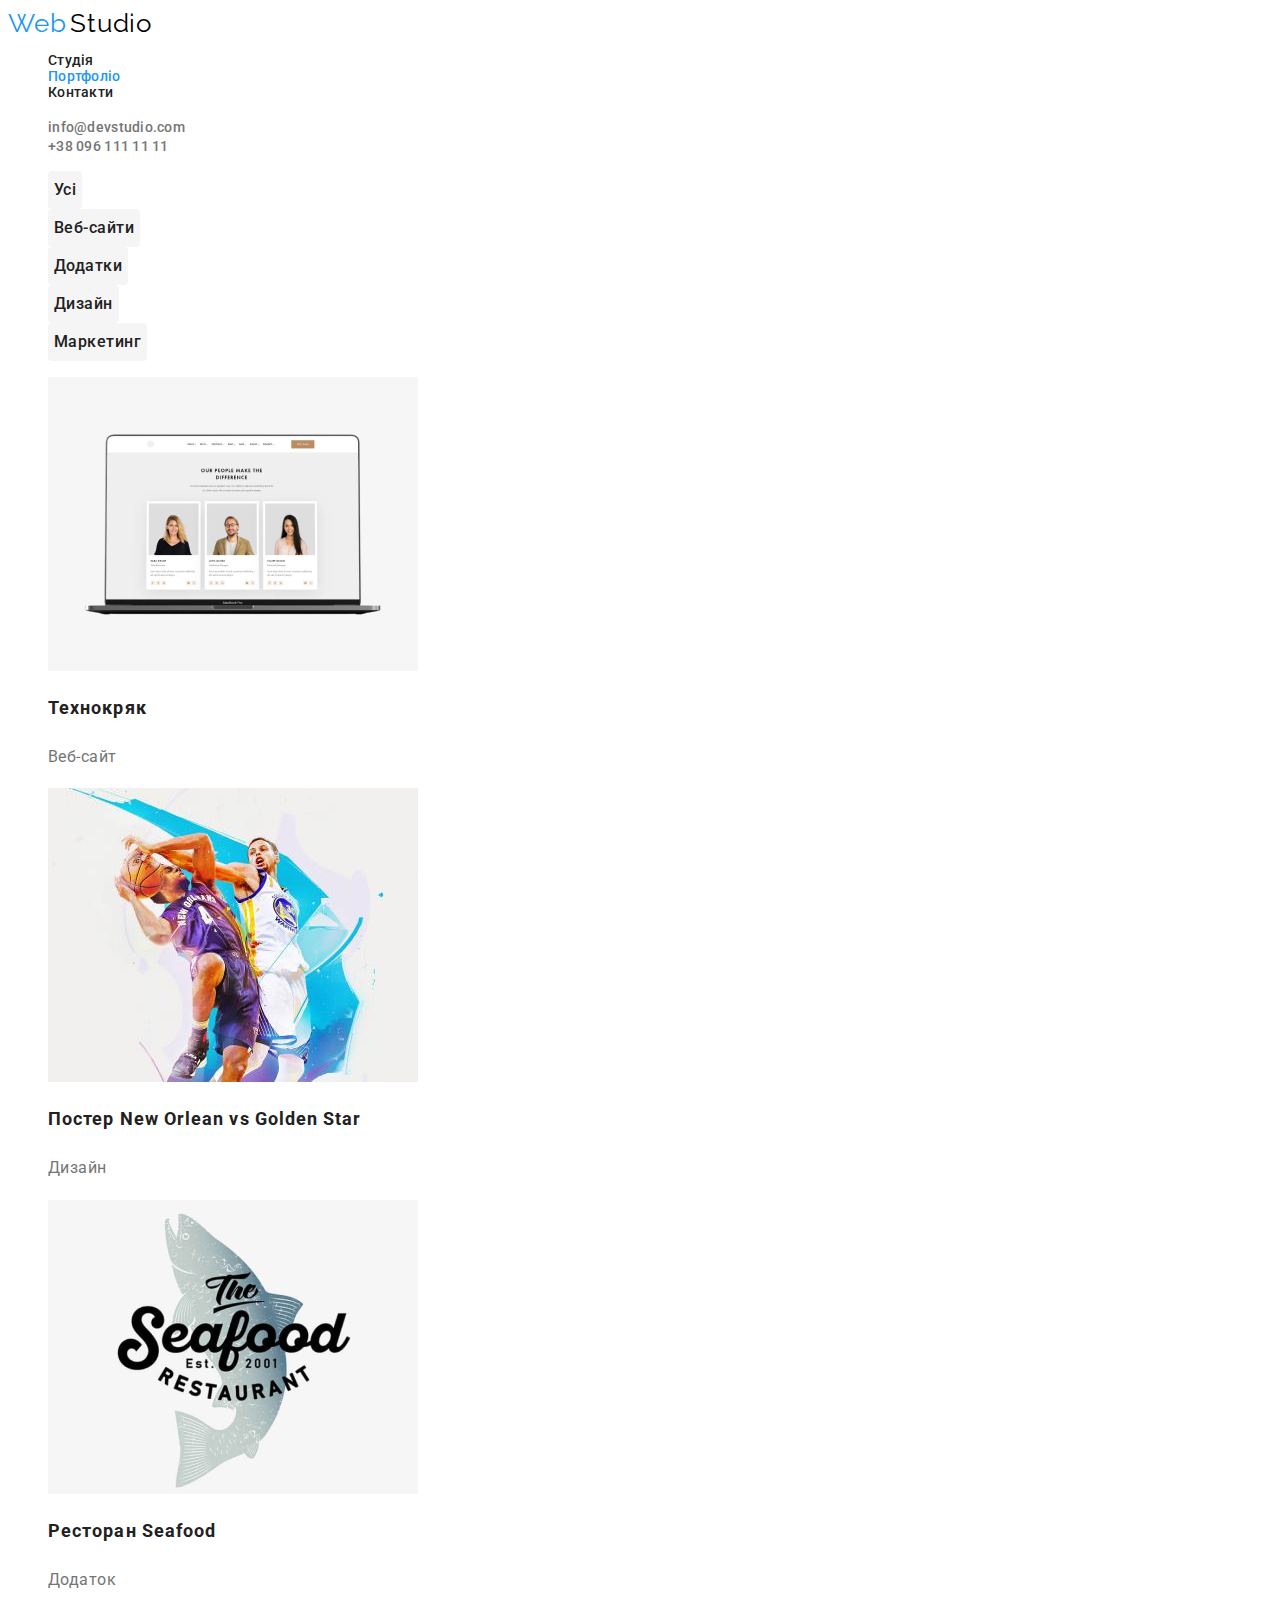
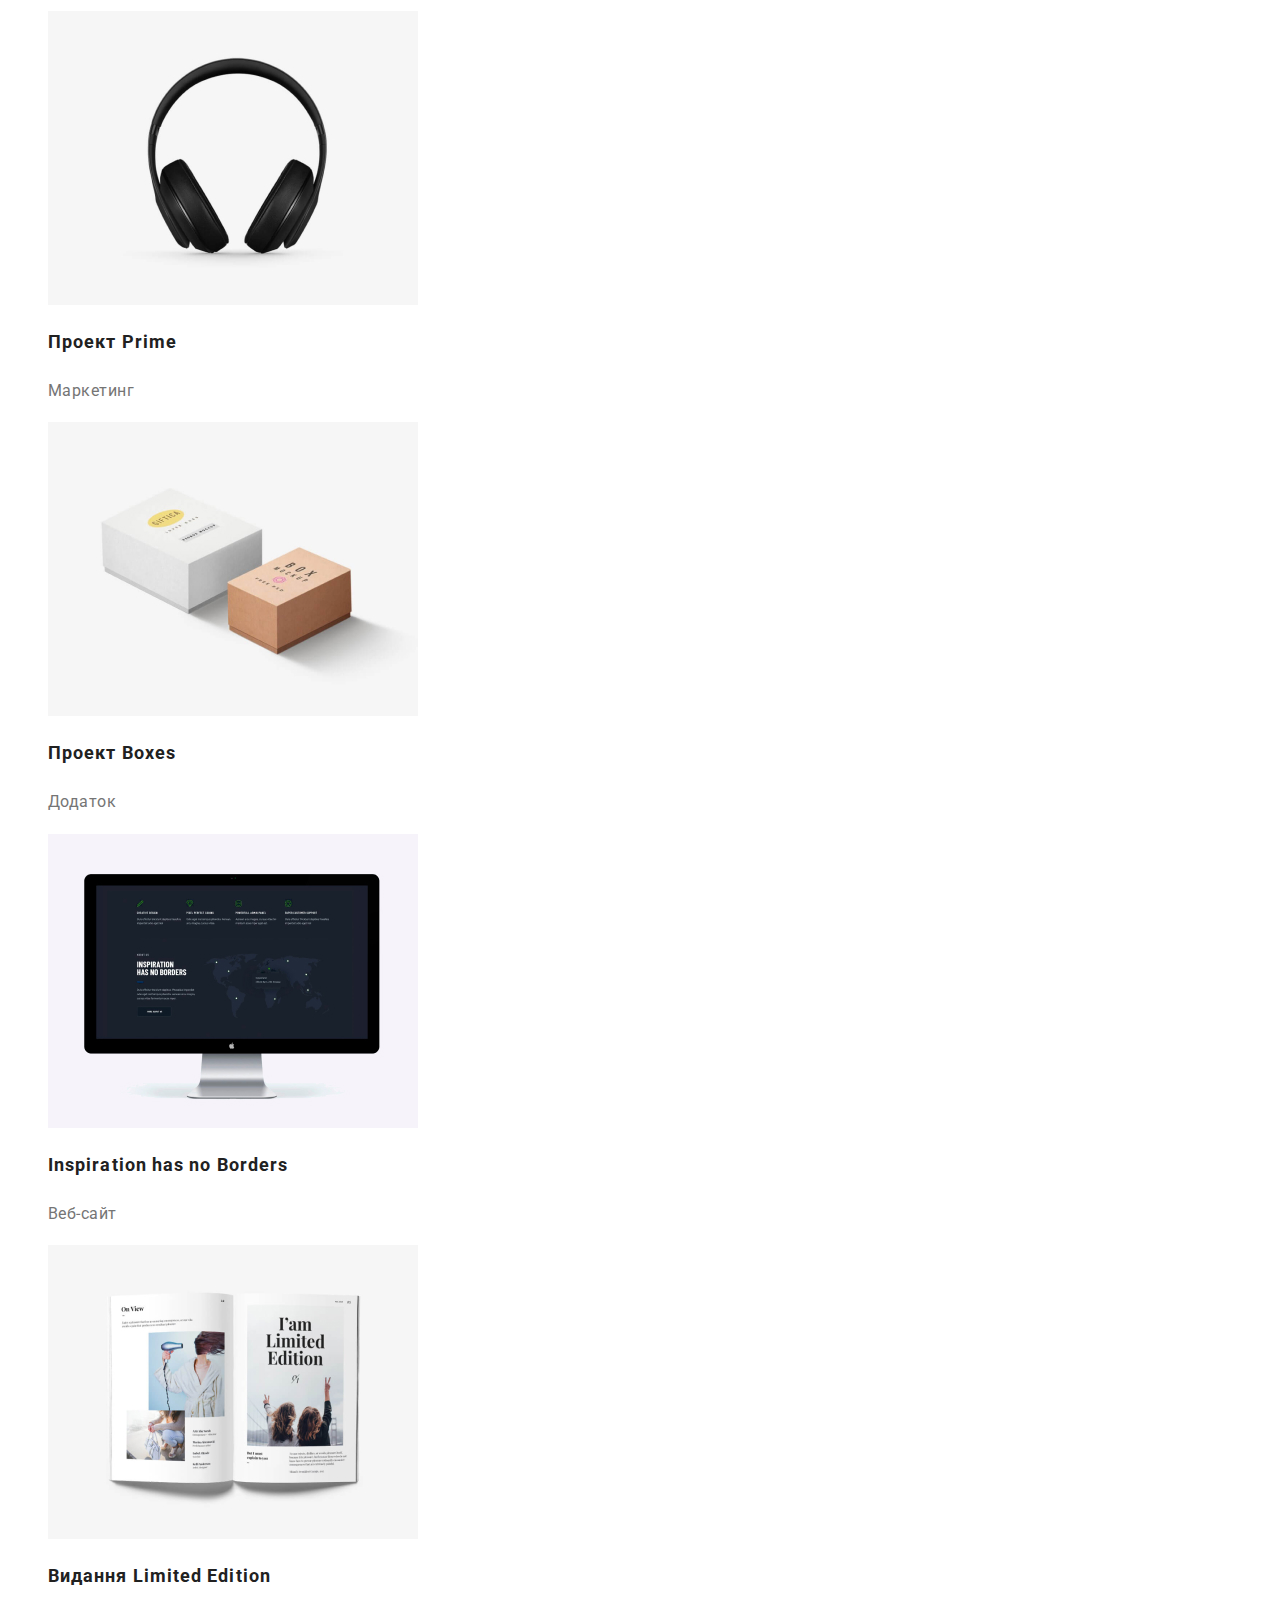
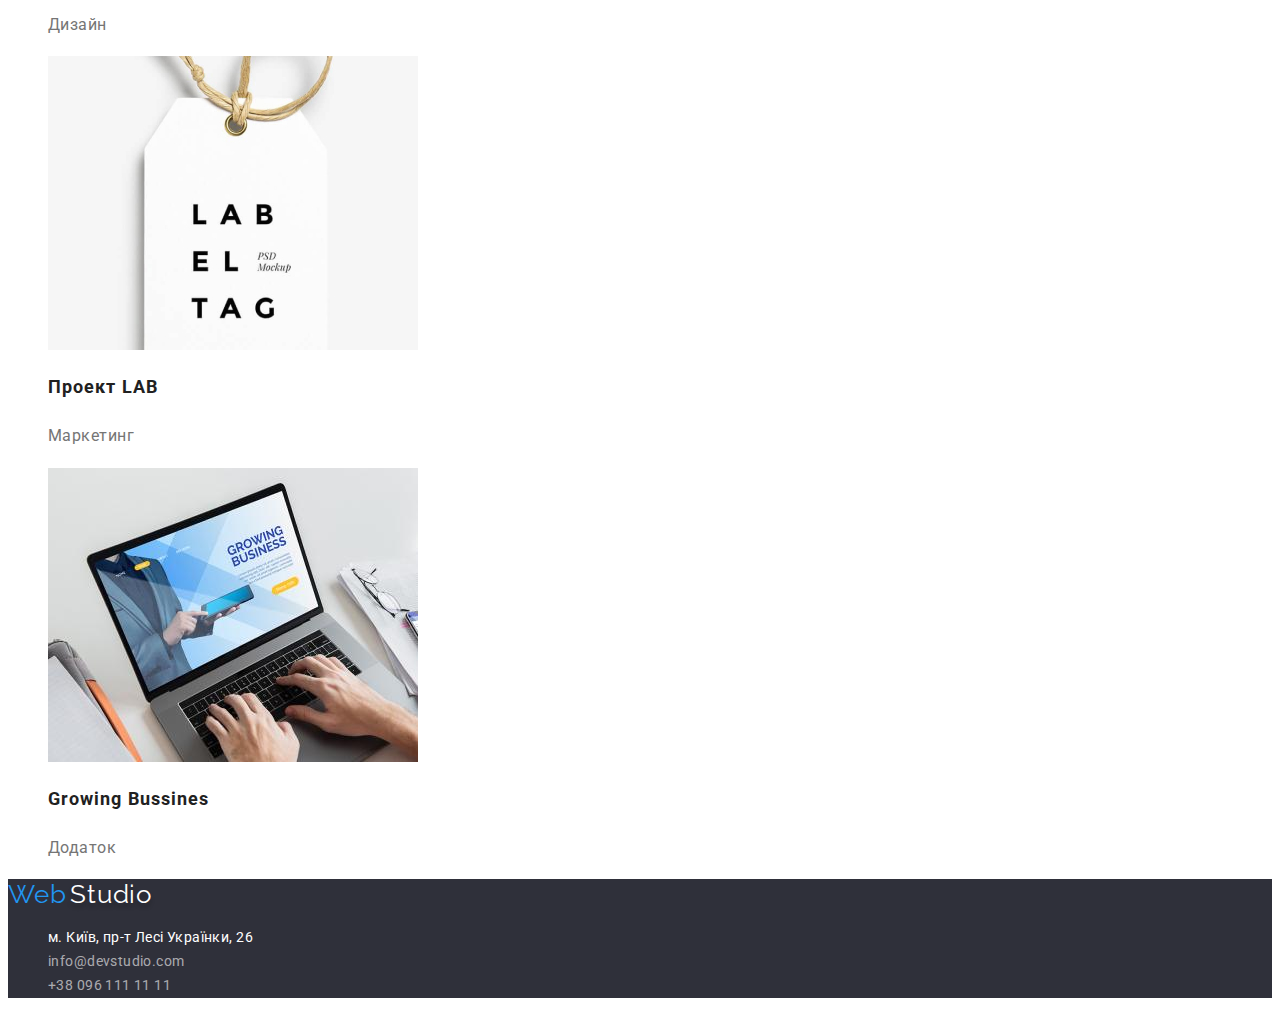
==== portfolio.html @ c1dc8791 "HW-02-copy" ====
<!DOCTYPE html>
<html lang="uk">
	<head>
		<meta charset="UTF-8">
		<meta http-equiv="X-UA-Compatible" content="IE=edge">
		<meta name="viewport" content="width=device-width, initial-scale=1.0">
		<link rel="stylesheet" href="./styles/styles.css">
		<link rel="preconnect" href="https://fonts.googleapis.com">
		<link rel="preconnect" href="https://fonts.gstatic.com" crossorigin>
		<link
			href="https://fonts.googleapis.com/css2?family=Raleway:wght@700&family=Roboto:wght@400;500;700;900&display=swap"
			rel="stylesheet">
		<title>WebStudio</title>
	</head>
	<body>
			<!-- Верхня лінія -->
		<header class="topline">
			<a href="./index.html" class="logo link">
				<span class="accent-logo">Web</span>
				<span class="header-logo">Studio</span>
			</a>
			<nav>
				<ul class="navigation list">
					<li><a href="./index.html" class="link">Студія</a></li>
					<li><a href="./portfolio.html" class="link current">Портфоліо</a></li>
					<li><a href="#" class="link">Контакти</a></li>
				</ul>
			</nav>
			<!-- Контакти -->
			<ul class="list">
				<li><a href="mailto:info@devstudio.com" class="header-mail link">info@devstudio.com</a></li>
				<li><a href="tel:+380961111111" class="header-phone link">+38 096 111 11 11</a></li>
			</ul>
		</header>
		<main>
			<!-- Портфоліо -->
			<section>
                <!-- Заголовок прихований -->
				<h1 class="visually-hidden">Портфоліо</h1>
			<!-- Фільтр -->
                <ul class="list">
                    <li ><button class="button">Усі</button></li>
                    <li ><button class="button">Веб-сайти</button></li>
                    <li ><button class="button">Додатки</button></li>
                    <li ><button class="button">Дизайн</button></li>
                    <li ><button class="button">Маркетинг</button></li>
                </ul>
            <!-- Картки проектів -->
            <ul class="cards-list list">
                <li>
                    <a href="#" class="link">
                        <img src="./img/projects/pr-1.jpeg" alt="сайт технокряк на екрані макбуку" width="370" height="294">
                        <h2 class="portfolio-item">Технокряк</h2>
                        <p class="portfolio-item-type">Веб-сайт</p>
                    </a>
                </li>
                <li>
                    <a href="#" class="link">
                        <img src="./img/projects/pr-2.jpeg" alt="постер дуель баскетболістів" width="370" height="294">
                        <h2 class="portfolio-item">Постер New Orlean vs Golden Star</h2>
                        <p class="portfolio-item-type">Дизайн</p>
                    </a>
                </li>
                <li>
                    <a href="#" class="link">
                        <img src="./img/projects/pr-3.jpeg" alt="логотип ресторану" width="370" height="294">
                        <h2 class="portfolio-item">Ресторан Seafood</h2>
                        <p class="portfolio-item-type">Додаток</p>
                    </a>
                </li>
                <li>
                    <a href="#" class="link">
                        <img src="./img/projects/pr-4.jpeg" alt="чорні моніторні навушники" width="370" height="294">
                        <h2 class="portfolio-item">Проект Prime</h2>
                        <p class="portfolio-item-type">Маркетинг</p>
                    </a>
                </li>
                <li>
                    <a href="#" class="link">
                        <img src="./img/projects/pr-5.jpeg" alt="дві картонні коробки" width="370" height="294">
                        <h2 class="portfolio-item">Проект Boxes</h2>
                        <p class="portfolio-item-type">Додаток</p>
                    </a>
                </li>
                <li>
                    <a href="#" class="link">
                        <img src="./img/projects/pr-6.jpeg" alt="веб-сайт на екрані аймака" width="370" height="294">
                        <h2 class="portfolio-item">Inspiration has no Borders</h2>
                        <p class="portfolio-item-type">Веб-сайт</p>
                    </a>
                </li>
                <li>
                    <a href="#" class="link">
                        <img src="./img/projects/pr-7.jpeg" alt="розворот журналу" width="370" height="294">
                        <h2 class="portfolio-item">Видання Limited Edition</h2>
                        <p class="portfolio-item-type">Дизайн</p>
                    </a>
                </li>
                <li>
                    <a href="#" class="link">
                        <img src="./img/projects/pr-8.jpeg" alt="дизайн ярлика з логотипом" width="370" height="294">
                        <h2 class="portfolio-item">Проект LAB</h2>
                        <p class="portfolio-item-type">Маркетинг</p>
                    </a>
                </li>
                <li>
                    <a href="#" class="link">
                        <img src="./img/projects/pr-9.jpeg" alt="веб-сайт на еркані макбука" width="370" height="294">
                        <h2 class="portfolio-item">Growing Bussines</h2>
                        <p class="portfolio-item-type">Додаток</p>
                    </a>
                </li>
            </ul>
			</section>
		</main>

		<!-- Підвал -->
		<footer class="footer">
			<a href="./index.html" class="link">
				<span class="accent-logo">Web</span>
				<span class="footer-logo">Studio</span>
			</a>
			<address>
				<ul class="address-list list">
					<li>
						<a
							href="https://goo.gl/maps/VXcRh9cTKy1x3ezA7"
							class="map-link link"
							target="blank"
							rel="noopener noreferrer nofollow"
						>
							м. Київ, пр-т Лесі Українки, 26
						</a>
					</li>
					<li><a href="mailto:info@devstudio.com" class="footer-link link">info@devstudio.com</a></li>
					<li><a href="tel:+380961111111" class="footer-link link">+38 096 111 11 11</a></li>
				</ul>
			</address>
		</footer>
    </body>
</html>
---- styles/styles.css ----
/* Загальні стилі */

:root {
	--main-bg-color: #F5F5F5;
	--accent-bg-color: #2f303a;
	--main-text-color: #757575;
	--accent-text-color:#FFFFFF;
	--secondary-text-color: #000000;
	--accent-color: #2196f3;
	--order-button-bg-color: #188CE8;
	--header-button-text-color: #212121;
	--footer-link-color: #ffffff99;
}

body {
	font-family: "Roboto", sans-serif;
	color: var(--main-text-color);
}

.link {
	text-decoration: none;
	color: var(--header-button-text-color);
}

.link:hover,
.link:focus,
.link:active {
	color: var(--accent-color);
	transition: 300ms linear;
}

.current {
	color: var(--accent-color);
}

.list {
	list-style: none;
}

/* перша частина лого */

.accent-logo {
	font-family: "Raleway", sans-serif;
	font-size: 26px;
	line-height: 1.2;
	letter-spacing: 0.03em;
	color: var(--accent-color);
}

.section-header {
	font-size: 36px;
	line-height: 1.2;
	text-align: center;
	letter-spacing: 0.03em;
	color: var(--header-button-text-color);
}

/* Верхня лінія */

.topline {
	background-color: var(--topline-bg-color);
}

.navigation {
	list-style: none;
	font-weight: 500;
	font-size: 14px;
	line-height: 1.14;
	letter-spacing: 0.02em;
	color: var(--header-button-text-color);
}

.header-logo {
	font-family: "Raleway", sans-serif;
	font-size: 26px;
	line-height: 1.2;
	letter-spacing: 0.03em;
	color: var(--secondary-text-color);
}

.header-phone,
.header-mail {
	font-weight: 500;
	font-size: 14px;
	line-height: 1.14;
	letter-spacing: 0.02em;
	color: var(--main-text-color);
}

/* Підвал */

.footer {
	background-color: var(--accent-bg-color);
}

.footer-logo {
	font-family: "Raleway";
	font-size: 26px;
	line-height: 1.2;
	letter-spacing: 0.03em;
	color: var(--accent-text-color);
	text-shadow: 0px 4px 4px rgba(0, 0, 0, 0.25);
}

.address-list {
	margin-left: 0px;
	font-style: normal;
}

.map-link,
.footer-link {
	font-size: 14px;
	line-height: 1.7;
	letter-spacing: 0.03em;
}

.map-link {
	color: var(--accent-text-color);
}

.footer-link {
	color: var(--footer-link-color);
}

/* Студія */

.hero {
	background-color: var(--accent-bg-color);
}

.hero-header {
	font-weight: 900;
	font-size: 44px;
	line-height: 1.4;
	text-align: center;
	letter-spacing: 0.06em;
	text-transform: uppercase;
	color: var(--accent-text-color);
}

.order-button {
	font-family: inherit;
	font-weight: 700
	font-size: 16px;
	line-height: 1.9;
	letter-spacing: 0.06em;
	border-radius: 4px;
	border: none;
	cursor: pointer;
	color: var(--accent-text-color);
	background-color: var(--accent-color);
	box-shadow: 0px 4px 4px rgba(0, 0, 0, 0.15);
}

.order-button:active,
.order-button:focus,
.order-button:hover {
	
	background-color: var(--order-button-bg-color);
}


.visually-hidden {
	position: fixed;
	transform: scale(0);
}

.features-list-header {
	list-style: none;
	font-size: 14px;
	line-height: 1.14;
	letter-spacing: 0.03em;
	text-transform: uppercase;
	color: var(--secondary-text-color);
}

.features-list-text {
	font-size: 14px;
	line-height: 1.7;
	letter-spacing: 0.03em;
	color: var(--main-text-color);
}

.activity-list {
	list-style: none;
}

.team {
	background-color: var(--main-bg-color);
}

.team-list {
	list-style: none;
}

.teammate-name {
	font-weight: 500;
	font-size: 16px;
	line-height: 1.2;
	text-align: center;
	letter-spacing: 0.03em;
	color: var(--header-button-text-color);
}

.teammate-positiom {
	font-size: 16px;
	line-height: 1.19;
	text-align: center;
	letter-spacing: 0.03em;
	color: var(--main-text-color);
}

/* Портфоліо */

.button {
	background-color: var(--main-bg-color);
	border: none;
	color: var(--header-button-text-color);
	border-radius: 4px;
	cursor: pointer;
	height: 38px;
	font-family: inherit;
	font-weight: 500;
	font-size: 16px;
	line-height: 1.6;
	text-align: center;
	letter-spacing: 0.03em;
}

.button:active,
.button:focus,
.button:hover {
	background-color: var(--accent-color);
	border: none;
	font-weight: 500;
	font-size: 16px;
	line-height: 1.6;
	text-align: center;
	letter-spacing: 0.03em;
	color: #ffffff;
	box-shadow: 0px 3px 1px rgba(0, 0, 0, 0.1), 0px 1px 2px rgba(0, 0, 0, 0.08), 0px 2px 2px rgba(0, 0, 0, 0.12);
	border-radius: 4px;
	cursor: pointer;
}

.portfolio-item {
	font-size: 18px;
	line-height: 2;
	letter-spacing: 0.06em;
	color: var(--header-button-text-color);
}

.portfolio-item-type {
	font-size: 16px;
	line-height: 1.9;
	letter-spacing: 0.03em;
	color: var(--main-text-color);
}
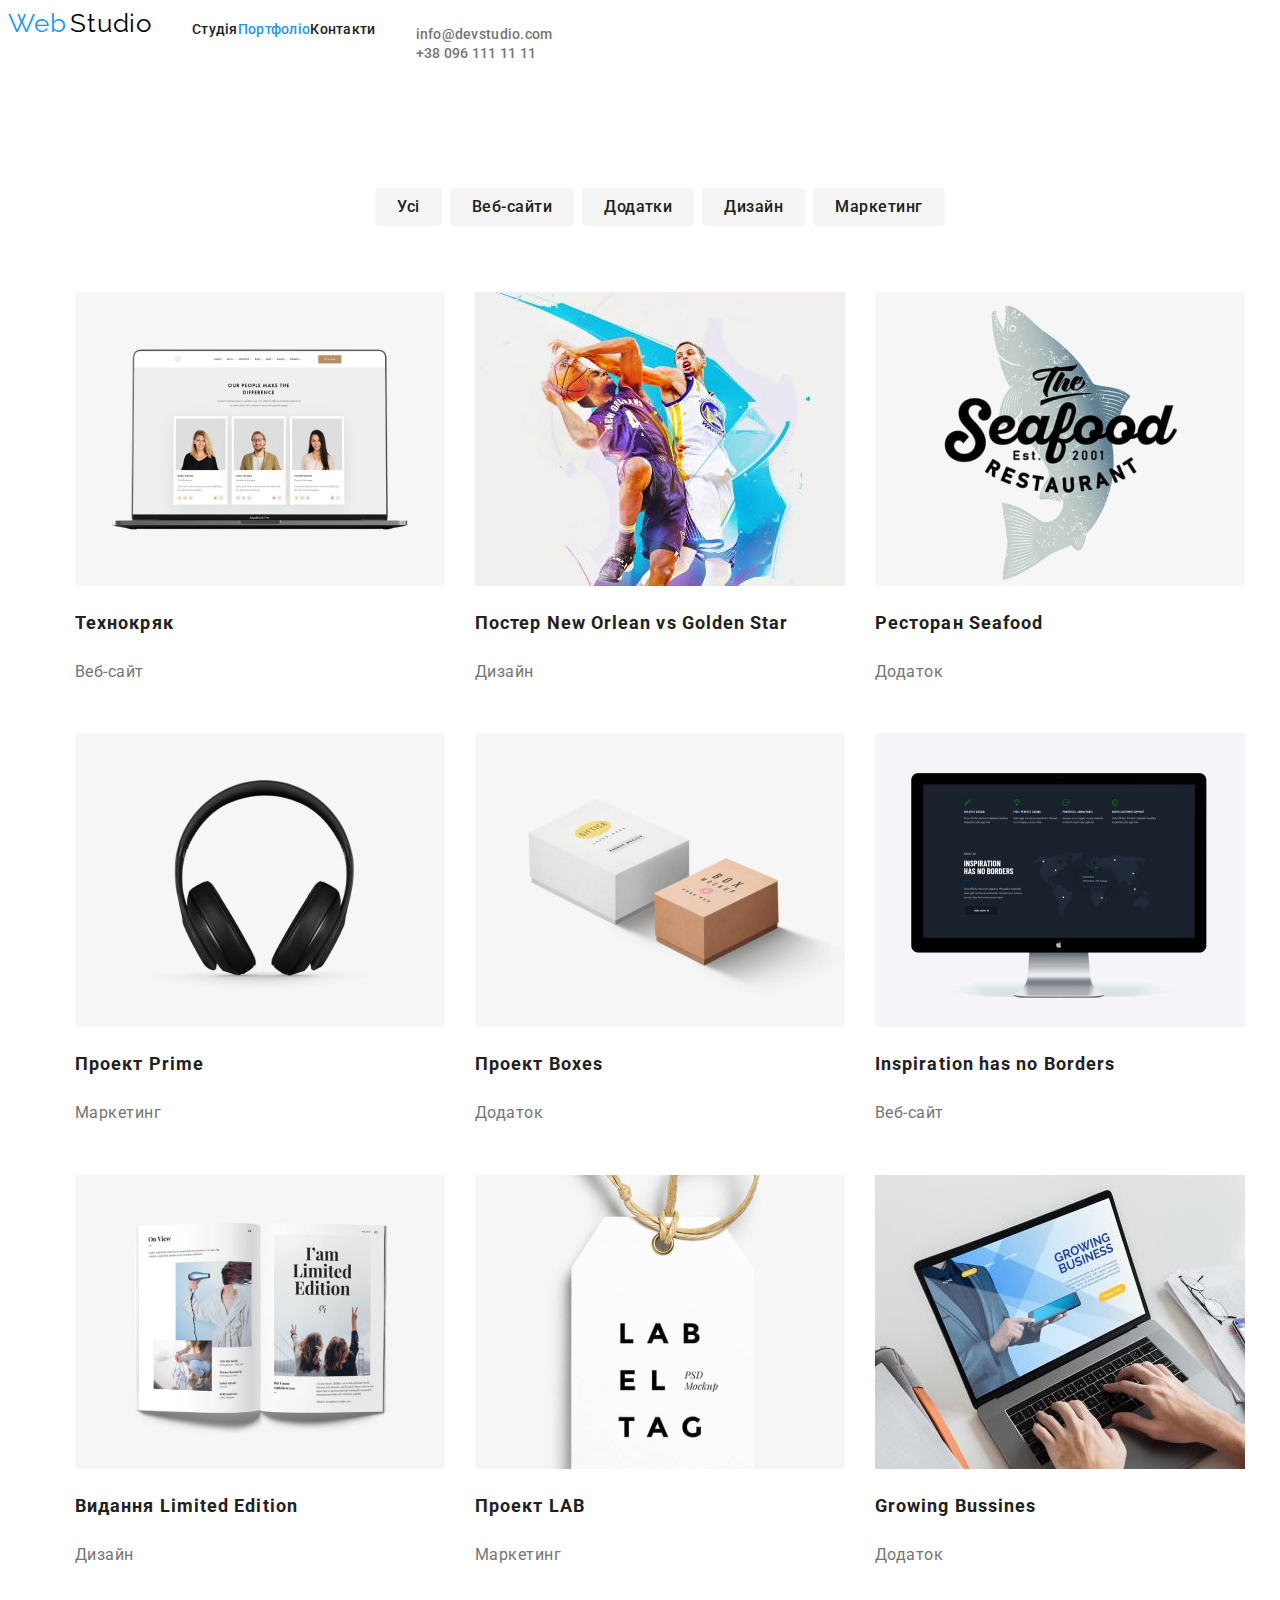
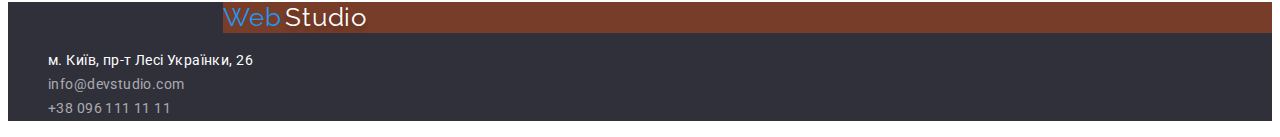
==== commit 3c488e84: "28-10-22" ====
--- a/portfolio.html
+++ b/portfolio.html
@@ -38,7 +38,7 @@
                 <!-- Заголовок прихований -->
 				<h1 class="visually-hidden">Портфоліо</h1>
 			<!-- Фільтр -->
-                <ul class="list">
+                <ul class=" button-list list">
                     <li ><button class="button">Усі</button></li>
                     <li ><button class="button">Веб-сайти</button></li>
                     <li ><button class="button">Додатки</button></li>
@@ -47,7 +47,7 @@
                 </ul>
             <!-- Картки проектів -->
             <ul class="cards-list list">
-                <li>
+                <li class="portfolio-card">
                     <a href="#" class="link">
                         <img src="./img/projects/pr-1.jpeg" alt="сайт технокряк на екрані макбуку" width="370" height="294">
                         <h2 class="portfolio-item">Технокряк</h2>
@@ -116,9 +116,11 @@
 
 		<!-- Підвал -->
 		<footer class="footer">
-			<a href="./index.html" class="link">
+			<div class="down-logo">
+            <a href="./index.html" class="link">
 				<span class="accent-logo">Web</span>
 				<span class="footer-logo">Studio</span>
+            </div>
 			</a>
 			<address>
 				<ul class="address-list list">
--- a/styles/styles.css
+++ b/styles/styles.css
@@ -1,4 +1,5 @@
 /* Загальні стилі */
+* {margin;:0}
 
 :root {
 	--main-bg-color: #F5F5F5;
@@ -59,15 +60,7 @@
 
 .topline {
 	background-color: var(--topline-bg-color);
-}
-
-.navigation {
-	list-style: none;
-	font-weight: 500;
-	font-size: 14px;
-	line-height: 1.14;
-	letter-spacing: 0.02em;
-	color: var(--header-button-text-color);
+	display:flex
 }
 
 .header-logo {
@@ -78,6 +71,19 @@
 	color: var(--secondary-text-color);
 }
 
+.navigation {
+	display: flex;
+	list-style: none;
+	font-weight: 500;
+	font-size: 14px;
+	line-height: 1.14;
+	letter-spacing: 0.02em;
+	color: var(--header-button-text-color);
+}
+
+.header-contacts {
+	display: flex;
+}
 .header-phone,
 .header-mail {
 	font-weight: 500;
@@ -93,8 +99,15 @@
 	background-color: var(--accent-bg-color);
 }
 
+.down-logo {
+	outline: red;
+	background-color: #a9461c99;
+	margin-left: 215px;
+	padding-left: 100;
+}
+
 .footer-logo {
-	font-family: "Raleway";
+	font-family: "Raleway"; sans-serif;
 	font-size: 26px;
 	line-height: 1.2;
 	letter-spacing: 0.03em;
@@ -165,6 +178,10 @@
 	transform: scale(0);
 }
 
+.features-list {
+	display: flex;
+}
+
 .features-list-header {
 	list-style: none;
 	font-size: 14px;
@@ -182,6 +199,7 @@
 }
 
 .activity-list {
+	display: flex;
 	list-style: none;
 }
 
@@ -190,6 +208,7 @@
 }
 
 .team-list {
+	display: flex;
 	list-style: none;
 }
 
@@ -211,10 +230,19 @@
 }
 
 /* Портфоліо */
+
+.button-list {
+display: flex;
+justify-content: center;
+gap: 8px
+}
 
 .button {
 	background-color: var(--main-bg-color);
 	border: none;
+	padding: 6px 22px;
+	margin-top: 94px;
+	margin-bottom: 50px;
 	color: var(--header-button-text-color);
 	border-radius: 4px;
 	cursor: pointer;
@@ -243,6 +271,17 @@
 	cursor: pointer;
 }
 
+.cards-list {
+	display: flex;
+	justify-content: center;
+	flex-wrap: wrap;
+	gap: 30px;
+}
+
+.portfolio-card {
+	
+}
+
 .portfolio-item {
 	font-size: 18px;
 	line-height: 2;
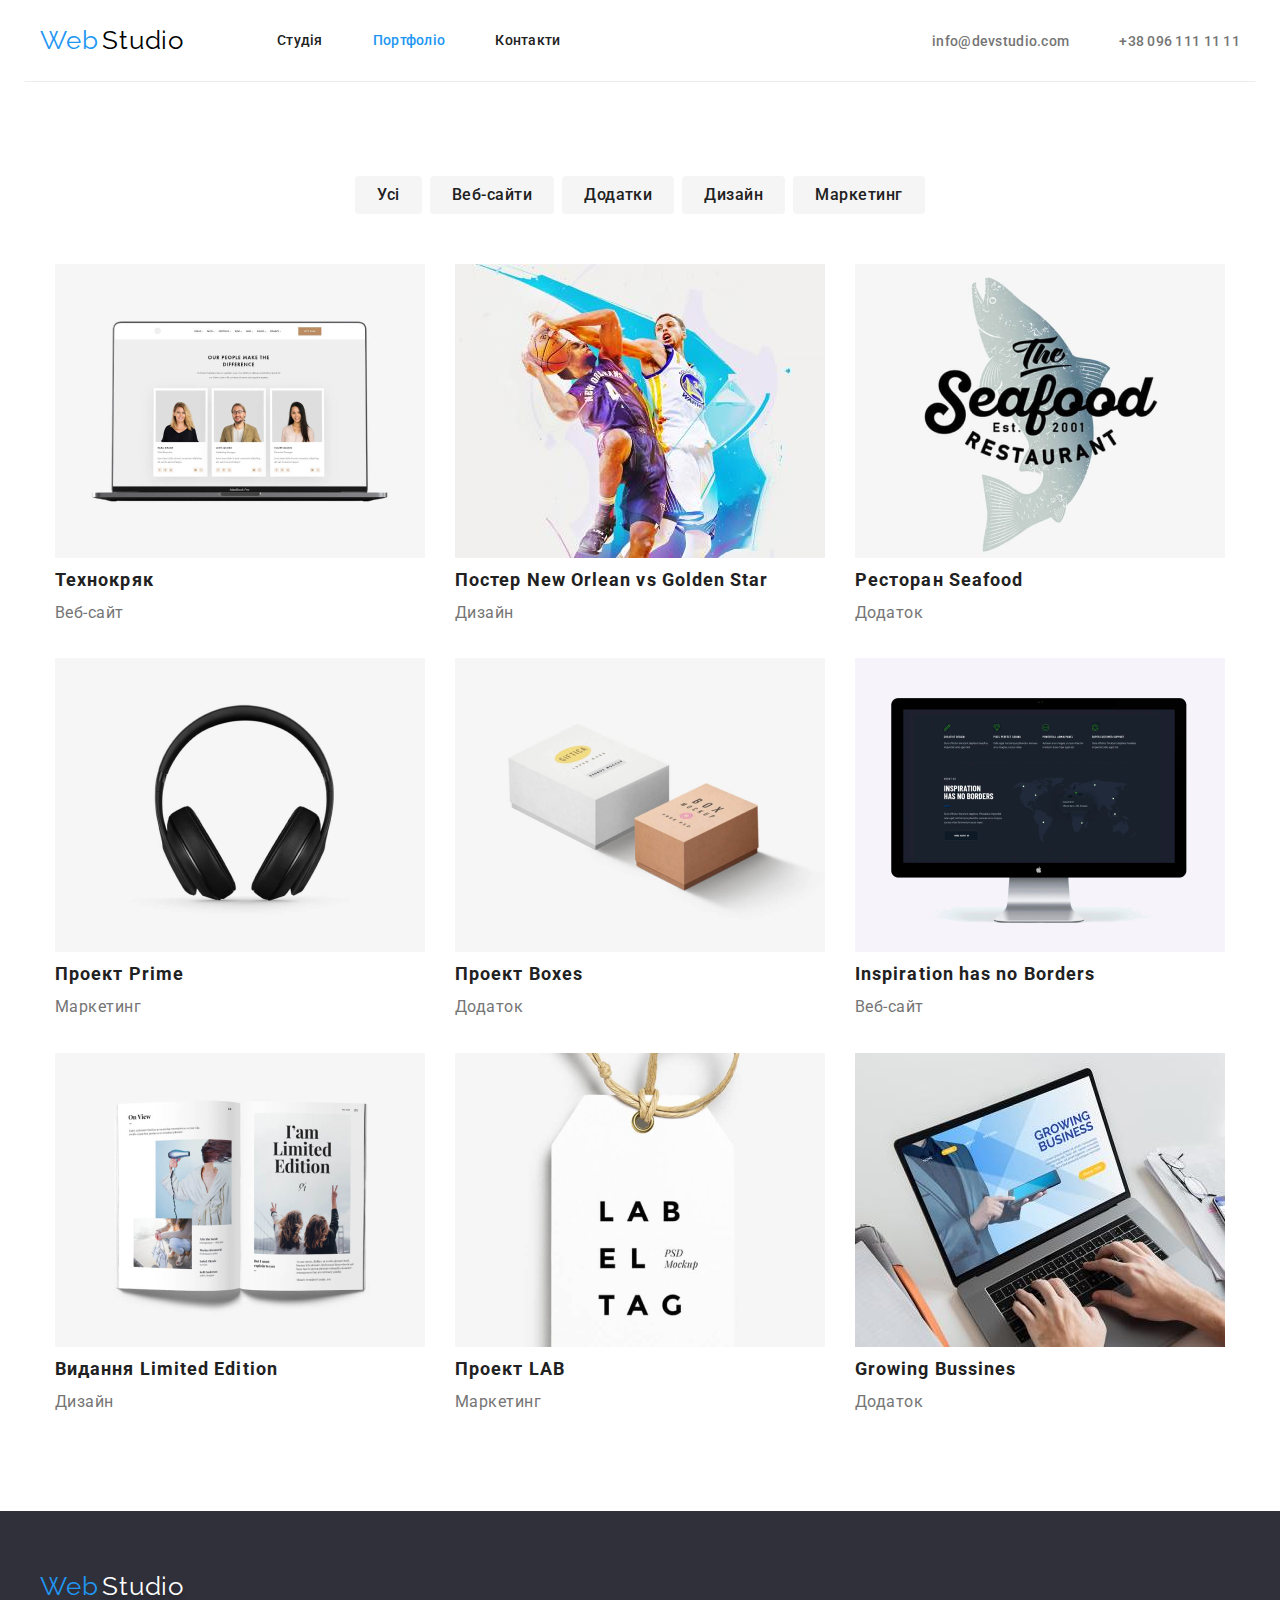
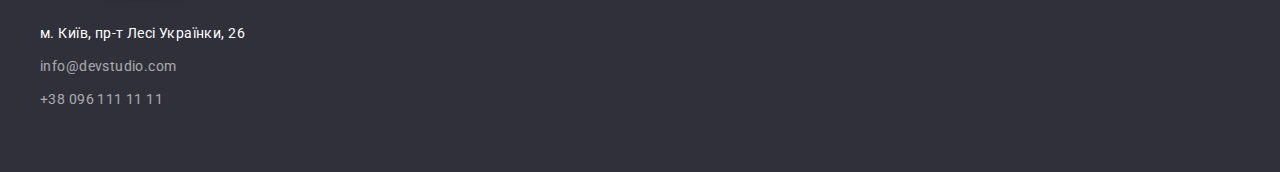
==== commit d80c2a71: "HW-3" ====
--- a/portfolio.html
+++ b/portfolio.html
@@ -4,7 +4,8 @@
 		<meta charset="UTF-8">
 		<meta http-equiv="X-UA-Compatible" content="IE=edge">
 		<meta name="viewport" content="width=device-width, initial-scale=1.0">
-		<link rel="stylesheet" href="./styles/styles.css">
+		<link rel="stylesheet" href="https://cdnjs.cloudflare.com/ajax/libs/modern-normalize/1.1.0/modern-normalize.min.css" integrity="sha512-wpPYUAdjBVSE4KJnH1VR1HeZfpl1ub8YT/NKx4PuQ5NmX2tKuGu6U/JRp5y+Y8XG2tV+wKQpNHVUX03MfMFn9Q==" crossorigin="anonymous" referrerpolicy="no-referrer" />
+        <link rel="stylesheet" href="./styles/styles.css">
 		<link rel="preconnect" href="https://fonts.googleapis.com">
 		<link rel="preconnect" href="https://fonts.gstatic.com" crossorigin>
 		<link
@@ -13,131 +14,155 @@
 		<title>WebStudio</title>
 	</head>
 	<body>
-			<!-- Верхня лінія -->
-		<header class="topline">
-			<a href="./index.html" class="logo link">
-				<span class="accent-logo">Web</span>
-				<span class="header-logo">Studio</span>
-			</a>
-			<nav>
-				<ul class="navigation list">
-					<li><a href="./index.html" class="link">Студія</a></li>
-					<li><a href="./portfolio.html" class="link current">Портфоліо</a></li>
-					<li><a href="#" class="link">Контакти</a></li>
-				</ul>
-			</nav>
-			<!-- Контакти -->
-			<ul class="list">
-				<li><a href="mailto:info@devstudio.com" class="header-mail link">info@devstudio.com</a></li>
-				<li><a href="tel:+380961111111" class="header-phone link">+38 096 111 11 11</a></li>
-			</ul>
-		</header>
+<!-- Верхня лінія -->
+<header class="topline">
+    <div class="container">
+    <a href="./index.html" class="logo link">
+        <span class="accent-logo">Web</span>
+        <span class="header-logo">Studio</span>
+    </a>
+    <nav>
+        <ul class="navigation list">
+            <li><a href="./index.html" class="nav-link link">Студія</a></li>
+            <li><a href="./portfolio.html" class="nav-link link current">Портфоліо</a></li>
+            <li><a href="#" class="nav-link link">Контакти</a></li>
+        </ul>
+    </nav>
+    <!-- Контакти -->
+    <ul class="list header-contacts">
+        <li><a href="mailto:info@devstudio.com" class="header-mail link">info@devstudio.com</a></li>
+        <li><a href="tel:+380961111111" class="header-phone link">+38 096 111 11 11</a></li>
+    </ul>
+  </div>
+</header>
 		<main>
 			<!-- Портфоліо -->
-			<section>
-                <!-- Заголовок прихований -->
-				<h1 class="visually-hidden">Портфоліо</h1>
-			<!-- Фільтр -->
-                <ul class=" button-list list">
-                    <li ><button class="button">Усі</button></li>
-                    <li ><button class="button">Веб-сайти</button></li>
-                    <li ><button class="button">Додатки</button></li>
-                    <li ><button class="button">Дизайн</button></li>
-                    <li ><button class="button">Маркетинг</button></li>
-                </ul>
-            <!-- Картки проектів -->
-            <ul class="cards-list list">
-                <li class="portfolio-card">
-                    <a href="#" class="link">
-                        <img src="./img/projects/pr-1.jpeg" alt="сайт технокряк на екрані макбуку" width="370" height="294">
-                        <h2 class="portfolio-item">Технокряк</h2>
-                        <p class="portfolio-item-type">Веб-сайт</p>
-                    </a>
-                </li>
-                <li>
-                    <a href="#" class="link">
-                        <img src="./img/projects/pr-2.jpeg" alt="постер дуель баскетболістів" width="370" height="294">
-                        <h2 class="portfolio-item">Постер New Orlean vs Golden Star</h2>
-                        <p class="portfolio-item-type">Дизайн</p>
-                    </a>
-                </li>
-                <li>
-                    <a href="#" class="link">
-                        <img src="./img/projects/pr-3.jpeg" alt="логотип ресторану" width="370" height="294">
-                        <h2 class="portfolio-item">Ресторан Seafood</h2>
-                        <p class="portfolio-item-type">Додаток</p>
-                    </a>
-                </li>
-                <li>
-                    <a href="#" class="link">
-                        <img src="./img/projects/pr-4.jpeg" alt="чорні моніторні навушники" width="370" height="294">
-                        <h2 class="portfolio-item">Проект Prime</h2>
-                        <p class="portfolio-item-type">Маркетинг</p>
-                    </a>
-                </li>
-                <li>
-                    <a href="#" class="link">
-                        <img src="./img/projects/pr-5.jpeg" alt="дві картонні коробки" width="370" height="294">
-                        <h2 class="portfolio-item">Проект Boxes</h2>
-                        <p class="portfolio-item-type">Додаток</p>
-                    </a>
-                </li>
-                <li>
-                    <a href="#" class="link">
-                        <img src="./img/projects/pr-6.jpeg" alt="веб-сайт на екрані аймака" width="370" height="294">
-                        <h2 class="portfolio-item">Inspiration has no Borders</h2>
-                        <p class="portfolio-item-type">Веб-сайт</p>
-                    </a>
-                </li>
-                <li>
-                    <a href="#" class="link">
-                        <img src="./img/projects/pr-7.jpeg" alt="розворот журналу" width="370" height="294">
-                        <h2 class="portfolio-item">Видання Limited Edition</h2>
-                        <p class="portfolio-item-type">Дизайн</p>
-                    </a>
-                </li>
-                <li>
-                    <a href="#" class="link">
-                        <img src="./img/projects/pr-8.jpeg" alt="дизайн ярлика з логотипом" width="370" height="294">
-                        <h2 class="portfolio-item">Проект LAB</h2>
-                        <p class="portfolio-item-type">Маркетинг</p>
-                    </a>
-                </li>
-                <li>
-                    <a href="#" class="link">
-                        <img src="./img/projects/pr-9.jpeg" alt="веб-сайт на еркані макбука" width="370" height="294">
-                        <h2 class="portfolio-item">Growing Bussines</h2>
-                        <p class="portfolio-item-type">Додаток</p>
-                    </a>
-                </li>
-            </ul>
+			<section class="section">
+                <div class="container">
+                    <!-- Заголовок прихований -->
+                                    <h1 class="visually-hidden">Портфоліо</h1>
+                                <!-- Фільтр -->
+                    <ul class=" button-list list">
+                        <li ><button class="button">Усі</button></li>
+                        <li ><button class="button">Веб-сайти</button></li>
+                        <li ><button class="button">Додатки</button></li>
+                        <li ><button class="button">Дизайн</button></li>
+                        <li ><button class="button">Маркетинг</button></li>
+                    </ul>
+                                <!-- Картки проектів -->
+                                <ul class="cards-list list">
+                    <li class="portfolio-card">
+                        <a href="#" class="link">
+                            <img src="./img/projects/pr-1.jpeg" alt="сайт технокряк на екрані макбуку" width="370" height="294">
+                            <div class="portfolio-description">
+                                <h2 class="portfolio-item">Технокряк</h2>
+                                <p class="portfolio-item-type">Веб-сайт</p>
+                            </div>
+                        </a>
+                    </li>
+                    <li>
+                        <a href="#" class="link">
+                            <div class="portfolio-description">
+                                <img src="./img/projects/pr-2.jpeg" alt="постер дуель баскетболістів" width="370" height="294">
+                                <h2 class="portfolio-item">Постер New Orlean vs Golden Star</h2>
+                                <p class="portfolio-item-type">Дизайн</p>
+                            </div>
+                        </a>
+                    </li>
+                    <li>
+                        <a href="#" class="link">
+                            <div class="portfolio-description">
+                                <img src="./img/projects/pr-3.jpeg" alt="логотип ресторану" width="370" height="294">
+                                <h2 class="portfolio-item">Ресторан Seafood</h2>
+                                <p class="portfolio-item-type">Додаток</p>
+                            </div>
+                        </a>
+                    </li>
+                    <li>
+                        <a href="#" class="link">
+                            <div class="portfolio-description">
+                                <img src="./img/projects/pr-4.jpeg" alt="чорні моніторні навушники" width="370" height="294">
+                                <h2 class="portfolio-item">Проект Prime</h2>
+                                <p class="portfolio-item-type">Маркетинг</p>
+                            </div>
+                        </a>
+                    </li>
+                    <li>
+                        <a href="#" class="link">
+                            <div class="portfolio-description">
+                                <img src="./img/projects/pr-5.jpeg" alt="дві картонні коробки" width="370" height="294">
+                                <h2 class="portfolio-item">Проект Boxes</h2>
+                                <p class="portfolio-item-type">Додаток</p>
+                            </div>
+                        </a>
+                    </li>
+                    <li>
+                        <a href="#" class="link">
+                            <div class="portfolio-description">
+                                <img src="./img/projects/pr-6.jpeg" alt="веб-сайт на екрані аймака" width="370" height="294">
+                                <h2 class="portfolio-item">Inspiration has no Borders</h2>
+                                <p class="portfolio-item-type">Веб-сайт</p>
+                            </div>
+                        </a>
+                    </li>
+                    <li>
+                        <a href="#" class="link">
+                            <div class="portfolio-description">
+                                <img src="./img/projects/pr-7.jpeg" alt="розворот журналу" width="370" height="294">
+                                <h2 class="portfolio-item">Видання Limited Edition</h2>
+                                <p class="portfolio-item-type">Дизайн</p>
+                            </div>
+                        </a>
+                    </li>
+                    <li>
+                        <a href="#" class="link">
+                            <div class="portfolio-description">
+                                <img src="./img/projects/pr-8.jpeg" alt="дизайн ярлика з логотипом" width="370" height="294">
+                                <h2 class="portfolio-item">Проект LAB</h2>
+                                <p class="portfolio-item-type">Маркетинг</p>
+                            </div>
+                        </a>
+                    </li>
+                    <li>
+                        <a href="#" class="link">
+                            <div class="portfolio-description">
+                                <img src="./img/projects/pr-9.jpeg" alt="веб-сайт на еркані макбука" width="370" height="294">
+                                <h2 class="portfolio-item">Growing Bussines</h2>
+                                <p class="portfolio-item-type">Додаток</p>
+                            </div>
+                        </a>
+                    </li>
+                                </ul>
+                </div>
 			</section>
 		</main>
 
 		<!-- Підвал -->
 		<footer class="footer">
-			<div class="down-logo">
-            <a href="./index.html" class="link">
-				<span class="accent-logo">Web</span>
-				<span class="footer-logo">Studio</span>
-            </div>
-			</a>
-			<address>
-				<ul class="address-list list">
-					<li>
-						<a
-							href="https://goo.gl/maps/VXcRh9cTKy1x3ezA7"
-							class="map-link link"
-							target="blank"
-							rel="noopener noreferrer nofollow"
-						>
-							м. Київ, пр-т Лесі Українки, 26
-						</a>
-					</li>
-					<li><a href="mailto:info@devstudio.com" class="footer-link link">info@devstudio.com</a></li>
-					<li><a href="tel:+380961111111" class="footer-link link">+38 096 111 11 11</a></li>
-				</ul>
-			</address>
+			<div class="container">
+				<a href="./index.html" class="link">
+					<div class="down-logo">
+						<span class="accent-logo">Web</span>
+						<span class="footer-logo">Studio</span>
+					</div>
+				</a>
+				<address>
+					<ul class="address-list list">
+						<li class="map">
+							<a
+								href="https://goo.gl/maps/VXcRh9cTKy1x3ezA7"
+								class="map-link link"
+								target="blank"
+								rel="noopener noreferrer nofollow"
+							>
+								м. Київ, пр-т Лесі Українки, 26
+							</a>
+						</li>
+						<li class="footer-contact"><a href="mailto:info@devstudio.com" class="footer-link link">info@devstudio.com</a></li>
+						<li class="footer-contact"><a href="tel:+380961111111" class="footer-link link">+38 096 111 11 11</a></li>
+					</ul>
+				</address>
+			</div>			
 		</footer>
     </body>
 </html>
--- a/styles/styles.css
+++ b/styles/styles.css
@@ -1,5 +1,10 @@
 /* Загальні стилі */
-* {margin;:0}
+*,
+*::before,
+*::after {
+ margin: 0;
+ padding: 0;
+}
 
 :root {
 	--main-bg-color: #F5F5F5;
@@ -11,12 +16,25 @@
 	--order-button-bg-color: #188CE8;
 	--header-button-text-color: #212121;
 	--footer-link-color: #ffffff99;
+	--border-color: #EEEEEE;
+	--header-border-color: #ECECEC;
 }
 
 body {
 	font-family: "Roboto", sans-serif;
 	color: var(--main-text-color);
 }
+
+.section {
+	padding-top: 94px;
+	padding-bottom: 94px;
+}
+
+.container {
+	width: 1200px;
+	margin: 0 auto;
+	padding: 0 15px;
+  }
 
 .link {
 	text-decoration: none;
@@ -54,15 +72,22 @@
 	text-align: center;
 	letter-spacing: 0.03em;
 	color: var(--header-button-text-color);
+	padding-bottom: 50px;
 }
 
 /* Верхня лінія */
 
-.topline {
+.topline .container {
+	display:flex;
+	align-items: center;
 	background-color: var(--topline-bg-color);
-	display:flex
-}
-
+	border: 1px solid;
+	border-color: var(--accent-text-color) var(--accent-text-color) var(--header-border-color) var(--accent-text-color);
+}
+
+.logo {
+	margin-right: 93px;
+}
 .header-logo {
 	font-family: "Raleway", sans-serif;
 	font-size: 26px;
@@ -73,19 +98,29 @@
 
 .navigation {
 	display: flex;
+	align-items: center;
 	list-style: none;
 	font-weight: 500;
 	font-size: 14px;
 	line-height: 1.14;
 	letter-spacing: 0.02em;
-	color: var(--header-button-text-color);
+	padding: 32px 0;
+	color: var(--header-button-text-color);
+}
+
+.nav-link {
+	margin-right: 50px;
 }
 
 .header-contacts {
 	display: flex;
+	align-items: center;
+	margin-left: auto;
+	
 }
 .header-phone,
 .header-mail {
+	margin-left: 50px;
 	font-weight: 500;
 	font-size: 14px;
 	line-height: 1.14;
@@ -97,13 +132,12 @@
 
 .footer {
 	background-color: var(--accent-bg-color);
+	padding-top: 60px;
+	padding-bottom: 60px;
 }
 
 .down-logo {
-	outline: red;
-	background-color: #a9461c99;
-	margin-left: 215px;
-	padding-left: 100;
+	padding-bottom: 20px;
 }
 
 .footer-logo {
@@ -111,6 +145,7 @@
 	font-size: 26px;
 	line-height: 1.2;
 	letter-spacing: 0.03em;
+	padding: 0;
 	color: var(--accent-text-color);
 	text-shadow: 0px 4px 4px rgba(0, 0, 0, 0.25);
 }
@@ -120,6 +155,10 @@
 	font-style: normal;
 }
 
+.address-list :not(:last-child) {
+	padding-bottom: 9px;
+}
+
 .map-link,
 .footer-link {
 	font-size: 14px;
@@ -134,6 +173,7 @@
 .footer-link {
 	color: var(--footer-link-color);
 }
+
 
 /* Студія */
 
@@ -149,13 +189,18 @@
 	letter-spacing: 0.06em;
 	text-transform: uppercase;
 	color: var(--accent-text-color);
+	padding-top: 106px;
+	padding-bottom: 40px;
 }
 
 .order-button {
 	font-family: inherit;
-	font-weight: 700
+	font-weight: 700;
 	font-size: 16px;
 	line-height: 1.9;
+	display: flex;
+	align-items: center;
+	text-align: center;
 	letter-spacing: 0.06em;
 	border-radius: 4px;
 	border: none;
@@ -163,15 +208,23 @@
 	color: var(--accent-text-color);
 	background-color: var(--accent-color);
 	box-shadow: 0px 4px 4px rgba(0, 0, 0, 0.15);
+	margin: 0 auto;
+	padding: 10px 32px;
+}
+
+.btn-down-padding {
+	padding-bottom: 106px;
 }
 
 .order-button:active,
 .order-button:focus,
 .order-button:hover {
-	
 	background-color: var(--order-button-bg-color);
 }
 
+.down-pad {
+	padding-bottom: 200px;
+}
 
 .visually-hidden {
 	position: fixed;
@@ -180,6 +233,7 @@
 
 .features-list {
 	display: flex;
+	gap: 30px;
 }
 
 .features-list-header {
@@ -189,6 +243,7 @@
 	letter-spacing: 0.03em;
 	text-transform: uppercase;
 	color: var(--secondary-text-color);
+	padding-bottom: 10px;
 }
 
 .features-list-text {
@@ -200,8 +255,11 @@
 
 .activity-list {
 	display: flex;
-	list-style: none;
-}
+	gap: 30px;
+	list-style: none;
+}
+
+
 
 .team {
 	background-color: var(--main-bg-color);
@@ -209,7 +267,16 @@
 
 .team-list {
 	display: flex;
-	list-style: none;
+	gap: 30px;
+	flex-basis: 1400px;
+	list-style: none;
+}
+
+.team-item {
+background-color: var(--accent-text-color);
+box-shadow: 0px 1px 3px rgba(0, 0, 0, 0.12), 0px 1px 1px rgba(0, 0, 0, 0.14), 0px 2px 1px rgba(0, 0, 0, 0.2);
+border-radius: 0px 0px 4px 4px;
+
 }
 
 .teammate-name {
@@ -219,14 +286,17 @@
 	text-align: center;
 	letter-spacing: 0.03em;
 	color: var(--header-button-text-color);
-}
-
-.teammate-positiom {
+	padding-top: 50px;
+	padding-bottom: 10px;
+}
+
+.teammate-position {
 	font-size: 16px;
 	line-height: 1.19;
 	text-align: center;
 	letter-spacing: 0.03em;
 	color: var(--main-text-color);
+	padding-bottom: 30px;
 }
 
 /* Портфоліо */
@@ -241,7 +311,6 @@
 	background-color: var(--main-bg-color);
 	border: none;
 	padding: 6px 22px;
-	margin-top: 94px;
 	margin-bottom: 50px;
 	color: var(--header-button-text-color);
 	border-radius: 4px;
@@ -279,8 +348,13 @@
 }
 
 .portfolio-card {
-	
-}
+	background-color: var(--accent-text-color);
+}
+
+/* .portfolio-description {
+	border: 1px solid;
+	border-color: var(--accent-text-color) var(--border-color) var(--border-color) var(--border-color);
+} */
 
 .portfolio-item {
 	font-size: 18px;
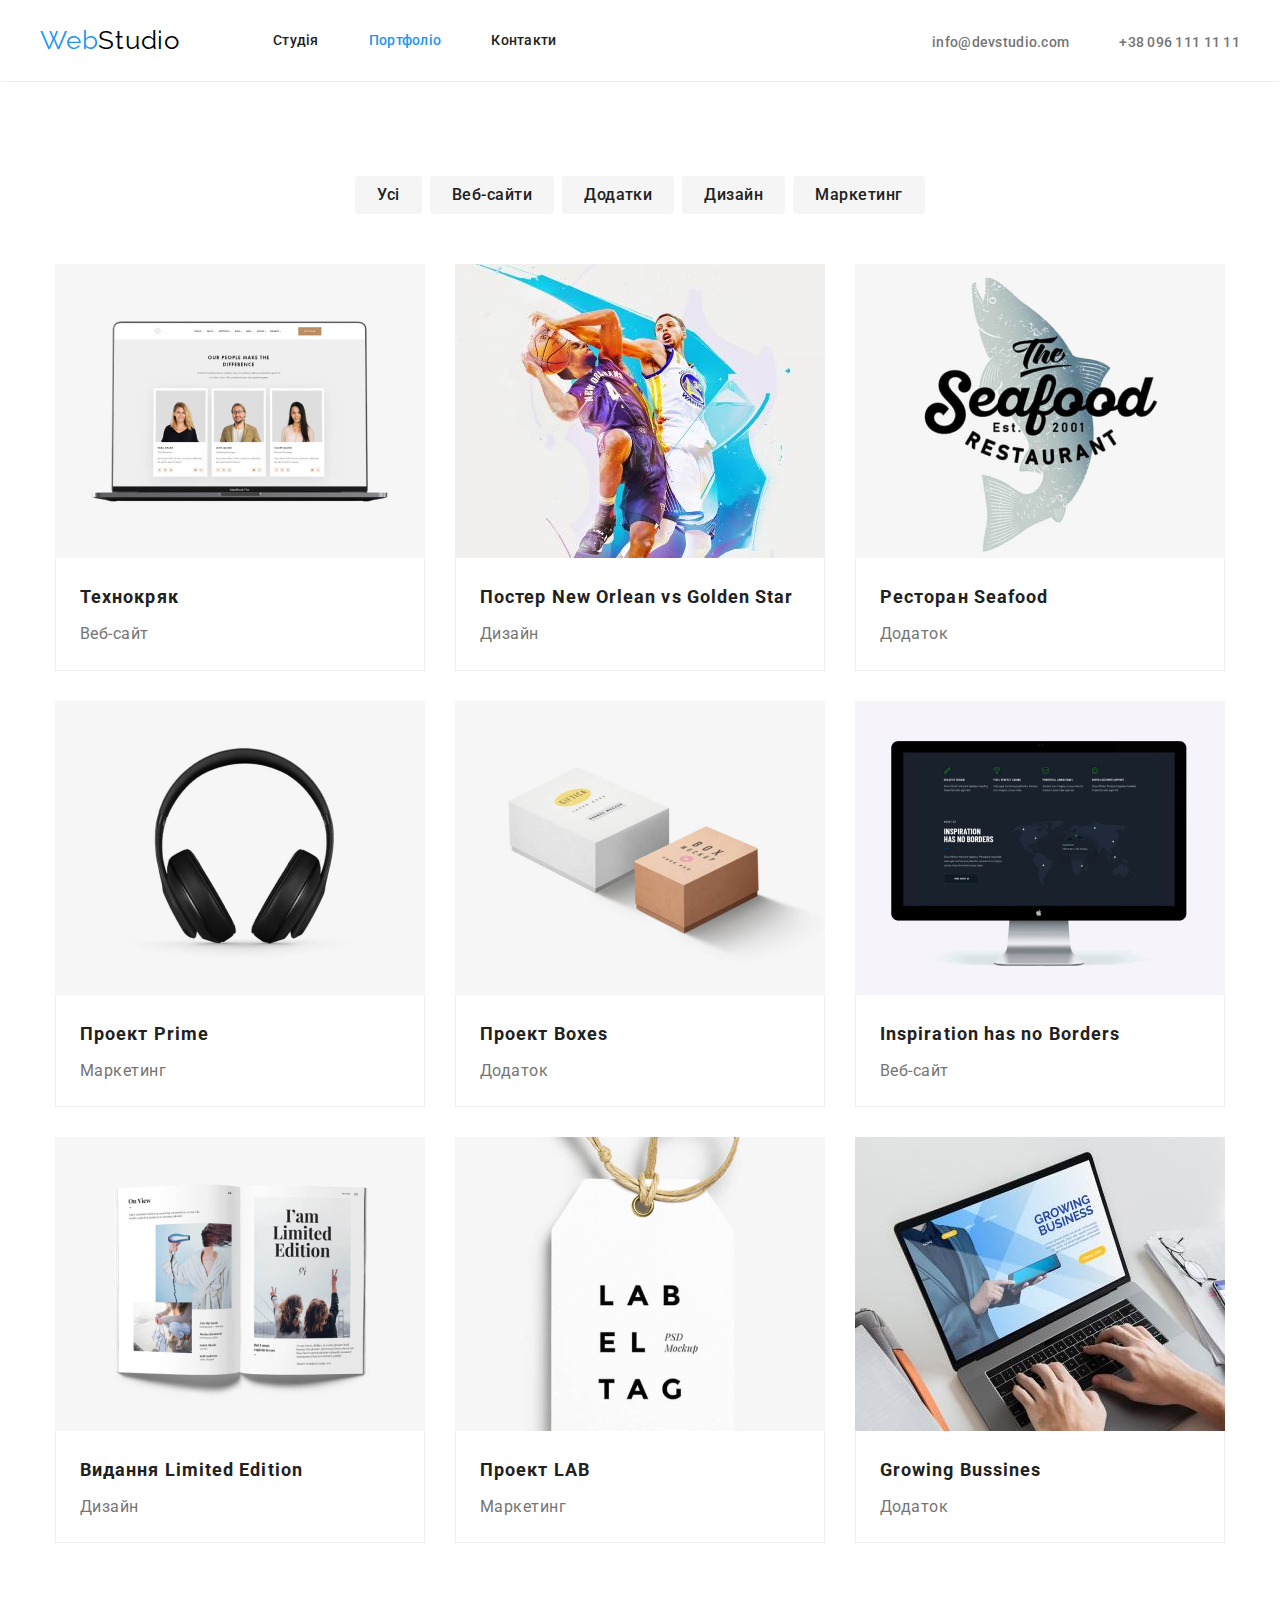
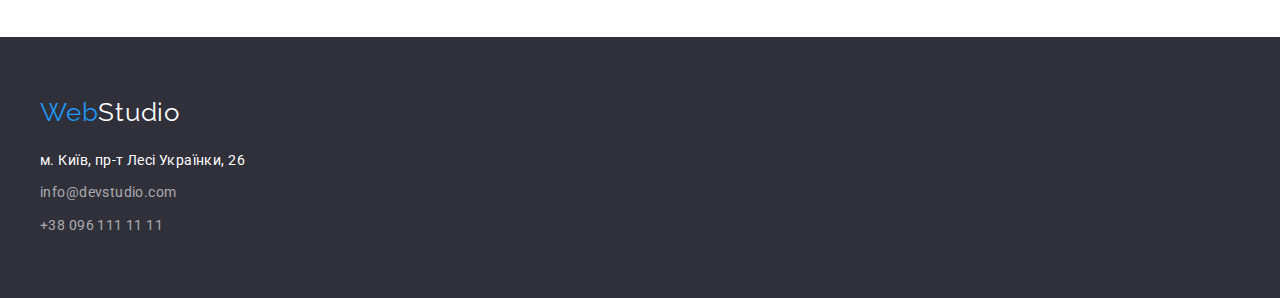
==== commit 76ccdfbe: "HW-3-RETAKE" ====
--- a/portfolio.html
+++ b/portfolio.html
@@ -4,7 +4,7 @@
 		<meta charset="UTF-8">
 		<meta http-equiv="X-UA-Compatible" content="IE=edge">
 		<meta name="viewport" content="width=device-width, initial-scale=1.0">
-		<link rel="stylesheet" href="https://cdnjs.cloudflare.com/ajax/libs/modern-normalize/1.1.0/modern-normalize.min.css" integrity="sha512-wpPYUAdjBVSE4KJnH1VR1HeZfpl1ub8YT/NKx4PuQ5NmX2tKuGu6U/JRp5y+Y8XG2tV+wKQpNHVUX03MfMFn9Q==" crossorigin="anonymous" referrerpolicy="no-referrer" />
+		<link rel="stylesheet" href="https://cdnjs.cloudflare.com/ajax/libs/modern-normalize/1.1.0/modern-normalize.min.css" integrity="sha512-wpPYUAdjBVSE4KJnH1VR1HeZfpl1ub8YT/NKx4PuQ5NmX2tKuGu6U/JRp5y+Y8XG2tV+wKQpNHVUX03MfMFn9Q==" crossorigin="anonymous" referrerpolicy="no-referrer">
         <link rel="stylesheet" href="./styles/styles.css">
 		<link rel="preconnect" href="https://fonts.googleapis.com">
 		<link rel="preconnect" href="https://fonts.gstatic.com" crossorigin>
@@ -15,12 +15,10 @@
 	</head>
 	<body>
 <!-- Верхня лінія -->
-<header class="topline">
-    <div class="container">
-    <a href="./index.html" class="logo link">
-        <span class="accent-logo">Web</span>
-        <span class="header-logo">Studio</span>
-    </a>
+<header class="header">
+    <div class=" topline container">
+        <a href="./index.html" class="link"><span class=logo>Web<span class="top-logo">Studio</span></span>
+        </a>
     <nav>
         <ul class="navigation list">
             <li><a href="./index.html" class="nav-link link">Студія</a></li>
@@ -40,7 +38,7 @@
 			<section class="section">
                 <div class="container">
                     <!-- Заголовок прихований -->
-                                    <h1 class="visually-hidden">Портфоліо</h1>
+                    <h1 class="visually-hidden">Портфоліо</h1>
                                 <!-- Фільтр -->
                     <ul class=" button-list list">
                         <li ><button class="button">Усі</button></li>
@@ -50,89 +48,89 @@
                         <li ><button class="button">Маркетинг</button></li>
                     </ul>
                                 <!-- Картки проектів -->
-                                <ul class="cards-list list">
-                    <li class="portfolio-card">
-                        <a href="#" class="link">
-                            <img src="./img/projects/pr-1.jpeg" alt="сайт технокряк на екрані макбуку" width="370" height="294">
-                            <div class="portfolio-description">
-                                <h2 class="portfolio-item">Технокряк</h2>
-                                <p class="portfolio-item-type">Веб-сайт</p>
-                            </div>
-                        </a>
-                    </li>
-                    <li>
-                        <a href="#" class="link">
-                            <div class="portfolio-description">
-                                <img src="./img/projects/pr-2.jpeg" alt="постер дуель баскетболістів" width="370" height="294">
+                    <ul class="cards-list list">
+                        <li class="portfolio-card">
+                            <a href="#" class="link">
+                                <img class="portfolio-img" src="./img/projects/pr-1.jpeg" alt="сайт технокряк на екрані макбуку" width="370" height="294">
+                                <div class="portfolio-description">
+                                    <h2 class="portfolio-item">Технокряк</h2>
+                                    <p class="portfolio-item-type">Веб-сайт</p>
+                                </div>
+                            </a>
+                        </li>
+                        <li>
+                            <a href="#" class="link">
+                                <img class="portfolio-img" src="./img/projects/pr-2.jpeg" alt="постер дуель баскетболістів" width="370" height="294">
+                                <div class="portfolio-description">
                                 <h2 class="portfolio-item">Постер New Orlean vs Golden Star</h2>
                                 <p class="portfolio-item-type">Дизайн</p>
-                            </div>
-                        </a>
-                    </li>
-                    <li>
-                        <a href="#" class="link">
-                            <div class="portfolio-description">
-                                <img src="./img/projects/pr-3.jpeg" alt="логотип ресторану" width="370" height="294">
-                                <h2 class="portfolio-item">Ресторан Seafood</h2>
-                                <p class="portfolio-item-type">Додаток</p>
-                            </div>
-                        </a>
-                    </li>
-                    <li>
-                        <a href="#" class="link">
-                            <div class="portfolio-description">
-                                <img src="./img/projects/pr-4.jpeg" alt="чорні моніторні навушники" width="370" height="294">
-                                <h2 class="portfolio-item">Проект Prime</h2>
-                                <p class="portfolio-item-type">Маркетинг</p>
-                            </div>
-                        </a>
-                    </li>
-                    <li>
-                        <a href="#" class="link">
-                            <div class="portfolio-description">
-                                <img src="./img/projects/pr-5.jpeg" alt="дві картонні коробки" width="370" height="294">
-                                <h2 class="portfolio-item">Проект Boxes</h2>
-                                <p class="portfolio-item-type">Додаток</p>
-                            </div>
-                        </a>
-                    </li>
-                    <li>
-                        <a href="#" class="link">
-                            <div class="portfolio-description">
-                                <img src="./img/projects/pr-6.jpeg" alt="веб-сайт на екрані аймака" width="370" height="294">
-                                <h2 class="portfolio-item">Inspiration has no Borders</h2>
-                                <p class="portfolio-item-type">Веб-сайт</p>
-                            </div>
-                        </a>
-                    </li>
-                    <li>
-                        <a href="#" class="link">
-                            <div class="portfolio-description">
-                                <img src="./img/projects/pr-7.jpeg" alt="розворот журналу" width="370" height="294">
-                                <h2 class="portfolio-item">Видання Limited Edition</h2>
-                                <p class="portfolio-item-type">Дизайн</p>
-                            </div>
-                        </a>
-                    </li>
-                    <li>
-                        <a href="#" class="link">
-                            <div class="portfolio-description">
-                                <img src="./img/projects/pr-8.jpeg" alt="дизайн ярлика з логотипом" width="370" height="294">
-                                <h2 class="portfolio-item">Проект LAB</h2>
-                                <p class="portfolio-item-type">Маркетинг</p>
-                            </div>
-                        </a>
-                    </li>
-                    <li>
-                        <a href="#" class="link">
-                            <div class="portfolio-description">
-                                <img src="./img/projects/pr-9.jpeg" alt="веб-сайт на еркані макбука" width="370" height="294">
-                                <h2 class="portfolio-item">Growing Bussines</h2>
-                                <p class="portfolio-item-type">Додаток</p>
-                            </div>
-                        </a>
-                    </li>
-                                </ul>
+                                </div>
+                            </a>
+                        </li>
+                        <li>
+                            <a href="#" class="link">
+                                <img class="portfolio-img" src="./img/projects/pr-3.jpeg" alt="логотип ресторану" width="370" height="294">
+                                <div class="portfolio-description">
+                                    <h2 class="portfolio-item">Ресторан Seafood</h2>
+                                    <p class="portfolio-item-type">Додаток</p>
+                                </div>
+                            </a>
+                        </li>
+                        <li>
+                            <a href="#" class="link">
+                                <img class="portfolio-img" src="./img/projects/pr-4.jpeg" alt="чорні моніторні навушники" width="370" height="294">
+                                <div class="portfolio-description">
+                                    <h2 class="portfolio-item">Проект Prime</h2>
+                                    <p class="portfolio-item-type">Маркетинг</p>
+                                </div>
+                            </a>
+                        </li>
+                        <li>
+                            <a href="#" class="link">
+                                <img class="portfolio-img" src="./img/projects/pr-5.jpeg" alt="дві картонні коробки" width="370" height="294">
+                                <div class="portfolio-description">
+                                    <h2 class="portfolio-item">Проект Boxes</h2>
+                                    <p class="portfolio-item-type">Додаток</p>
+                                </div>
+                            </a>
+                        </li>
+                        <li>
+                            <a href="#" class="link">
+                                <img class="portfolio-img" src="./img/projects/pr-6.jpeg" alt="веб-сайт на екрані аймака" width="370" height="294">
+                                <div class="portfolio-description">
+                                    <h2 class="portfolio-item">Inspiration has no Borders</h2>
+                                    <p class="portfolio-item-type">Веб-сайт</p>
+                                </div>
+                            </a>
+                        </li>
+                        <li>
+                            <a href="#" class="link">
+                                <img class="portfolio-img" src="./img/projects/pr-7.jpeg" alt="розворот журналу" width="370" height="294">
+                                <div class="portfolio-description">
+                                    <h2 class="portfolio-item">Видання Limited Edition</h2>
+                                    <p class="portfolio-item-type">Дизайн</p>
+                                </div>
+                            </a>
+                        </li>
+                        <li>
+                            <a href="#" class="link">
+                                <img class="portfolio-img" src="./img/projects/pr-8.jpeg" alt="дизайн ярлика з логотипом" width="370" height="294">
+                                <div class="portfolio-description">
+                                    <h2 class="portfolio-item">Проект LAB</h2>
+                                    <p class="portfolio-item-type">Маркетинг</p>
+                                </div>
+                            </a>
+                        </li>
+                        <li>
+                            <a href="#" class="link">
+                                <img class="portfolio-img" src="./img/projects/pr-9.jpeg" alt="веб-сайт на еркані макбука" width="370" height="294">
+                                <div class="portfolio-description">
+                                    <h2 class="portfolio-item">Growing Bussines</h2>
+                                    <p class="portfolio-item-type">Додаток</p>
+                                </div>
+                            </a>
+                        </li>
+                    </ul>
                 </div>
 			</section>
 		</main>
@@ -141,10 +139,7 @@
 		<footer class="footer">
 			<div class="container">
 				<a href="./index.html" class="link">
-					<div class="down-logo">
-						<span class="accent-logo">Web</span>
-						<span class="footer-logo">Studio</span>
-					</div>
+					<span class="logo">Web<span class="bottom-logo">Studio</span></span>
 				</a>
 				<address>
 					<ul class="address-list list">
--- a/styles/styles.css
+++ b/styles/styles.css
@@ -8,6 +8,7 @@
 
 :root {
 	--main-bg-color: #F5F5F5;
+	--secondary-bg-color: #F5F4FA;
 	--accent-bg-color: #2f303a;
 	--main-text-color: #757575;
 	--accent-text-color:#FFFFFF;
@@ -30,6 +31,15 @@
 	padding-bottom: 94px;
 }
 
+.section-header {
+	font-size: 36px;
+	line-height: 1.2;
+	text-align: center;
+	letter-spacing: 0.03em;
+	color: var(--header-button-text-color);
+	margin-bottom: 50px;
+}
+
 .container {
 	width: 1200px;
 	margin: 0 auto;
@@ -56,9 +66,15 @@
 	list-style: none;
 }
 
-/* перша частина лого */
-
-.accent-logo {
+.portfolio-img,
+.team-img {
+	display: block;
+}
+
+/* лого */
+
+.logo {
+	display: inline-block;
 	font-family: "Raleway", sans-serif;
 	font-size: 26px;
 	line-height: 1.2;
@@ -66,34 +82,31 @@
 	color: var(--accent-color);
 }
 
-.section-header {
-	font-size: 36px;
-	line-height: 1.2;
-	text-align: center;
-	letter-spacing: 0.03em;
-	color: var(--header-button-text-color);
-	padding-bottom: 50px;
+.top-logo {
+	display: inline-block;
+	margin-right: 93px;
+	padding-top: 24px;
+	padding-bottom: 25px;
+	color: var(--secondary-text-color);
+}
+
+.bottom-logo {
+	display: inline-block;
+	color: var(--accent-text-color);
+	margin-bottom: 20px;
 }
 
 /* Верхня лінія */
-
-.topline .container {
+.header {
+	border: 1px solid;
+	border-color: var(--accent-text-color) var(--accent-text-color) var(--header-border-color) var(--accent-text-color);
+}
+
+.topline.container {
 	display:flex;
 	align-items: center;
 	background-color: var(--topline-bg-color);
-	border: 1px solid;
-	border-color: var(--accent-text-color) var(--accent-text-color) var(--header-border-color) var(--accent-text-color);
-}
-
-.logo {
-	margin-right: 93px;
-}
-.header-logo {
-	font-family: "Raleway", sans-serif;
-	font-size: 26px;
-	line-height: 1.2;
-	letter-spacing: 0.03em;
-	color: var(--secondary-text-color);
+	/*  */
 }
 
 .navigation {
@@ -104,12 +117,12 @@
 	font-size: 14px;
 	line-height: 1.14;
 	letter-spacing: 0.02em;
-	padding: 32px 0;
 	color: var(--header-button-text-color);
 }
 
 .nav-link {
 	margin-right: 50px;
+	padding: 32px 0;
 }
 
 .header-contacts {
@@ -136,27 +149,13 @@
 	padding-bottom: 60px;
 }
 
-.down-logo {
-	padding-bottom: 20px;
-}
-
-.footer-logo {
-	font-family: "Raleway"; sans-serif;
-	font-size: 26px;
-	line-height: 1.2;
-	letter-spacing: 0.03em;
-	padding: 0;
-	color: var(--accent-text-color);
-	text-shadow: 0px 4px 4px rgba(0, 0, 0, 0.25);
-}
-
 .address-list {
 	margin-left: 0px;
 	font-style: normal;
 }
 
 .address-list :not(:last-child) {
-	padding-bottom: 9px;
+	margin-bottom: 9px;
 }
 
 .map-link,
@@ -174,11 +173,12 @@
 	color: var(--footer-link-color);
 }
 
-
 /* Студія */
 
 .hero {
 	background-color: var(--accent-bg-color);
+	padding-top: 200px;
+	padding-bottom: 200px;
 }
 
 .hero-header {
@@ -189,8 +189,7 @@
 	letter-spacing: 0.06em;
 	text-transform: uppercase;
 	color: var(--accent-text-color);
-	padding-top: 106px;
-	padding-bottom: 40px;
+	margin-bottom: 40px;
 }
 
 .order-button {
@@ -198,9 +197,9 @@
 	font-weight: 700;
 	font-size: 16px;
 	line-height: 1.9;
-	display: flex;
-	align-items: center;
-	text-align: center;
+	display: block;
+	/* align-items: center;
+	text-align: center; */
 	letter-spacing: 0.06em;
 	border-radius: 4px;
 	border: none;
@@ -208,12 +207,8 @@
 	color: var(--accent-text-color);
 	background-color: var(--accent-color);
 	box-shadow: 0px 4px 4px rgba(0, 0, 0, 0.15);
-	margin: 0 auto;
+	margin: 0px auto;
 	padding: 10px 32px;
-}
-
-.btn-down-padding {
-	padding-bottom: 106px;
 }
 
 .order-button:active,
@@ -222,10 +217,6 @@
 	background-color: var(--order-button-bg-color);
 }
 
-.down-pad {
-	padding-bottom: 200px;
-}
-
 .visually-hidden {
 	position: fixed;
 	transform: scale(0);
@@ -247,22 +238,24 @@
 }
 
 .features-list-text {
+	width: 270px;
 	font-size: 14px;
 	line-height: 1.7;
 	letter-spacing: 0.03em;
 	color: var(--main-text-color);
 }
 
+.activity-section.section{
+	padding-top: 0px;
+}
 .activity-list {
 	display: flex;
 	gap: 30px;
 	list-style: none;
 }
 
-
-
 .team {
-	background-color: var(--main-bg-color);
+	background-color: var(--secondary-bg-color);
 }
 
 .team-list {
@@ -276,7 +269,11 @@
 background-color: var(--accent-text-color);
 box-shadow: 0px 1px 3px rgba(0, 0, 0, 0.12), 0px 1px 1px rgba(0, 0, 0, 0.14), 0px 2px 1px rgba(0, 0, 0, 0.2);
 border-radius: 0px 0px 4px 4px;
-
+}
+
+.team-item-description {
+padding-top: 30px;
+padding-bottom: 30px;
 }
 
 .teammate-name {
@@ -286,8 +283,7 @@
 	text-align: center;
 	letter-spacing: 0.03em;
 	color: var(--header-button-text-color);
-	padding-top: 50px;
-	padding-bottom: 10px;
+	margin-bottom: 10px;
 }
 
 .teammate-position {
@@ -296,7 +292,6 @@
 	text-align: center;
 	letter-spacing: 0.03em;
 	color: var(--main-text-color);
-	padding-bottom: 30px;
 }
 
 /* Портфоліо */
@@ -304,14 +299,15 @@
 .button-list {
 display: flex;
 justify-content: center;
-gap: 8px
+margin-bottom: 50px;
+gap: 8px;
+
 }
 
 .button {
 	background-color: var(--main-bg-color);
 	border: none;
 	padding: 6px 22px;
-	margin-bottom: 50px;
 	color: var(--header-button-text-color);
 	border-radius: 4px;
 	cursor: pointer;
@@ -322,6 +318,7 @@
 	line-height: 1.6;
 	text-align: center;
 	letter-spacing: 0.03em;
+	
 }
 
 .button:active,
@@ -351,12 +348,14 @@
 	background-color: var(--accent-text-color);
 }
 
-/* .portfolio-description {
+.portfolio-description {
+	padding: 20px 24px;
 	border: 1px solid;
 	border-color: var(--accent-text-color) var(--border-color) var(--border-color) var(--border-color);
-} */
+}
 
 .portfolio-item {
+	margin-bottom: 4px;
 	font-size: 18px;
 	line-height: 2;
 	letter-spacing: 0.06em;
@@ -369,4 +368,3 @@
 	letter-spacing: 0.03em;
 	color: var(--main-text-color);
 }
-
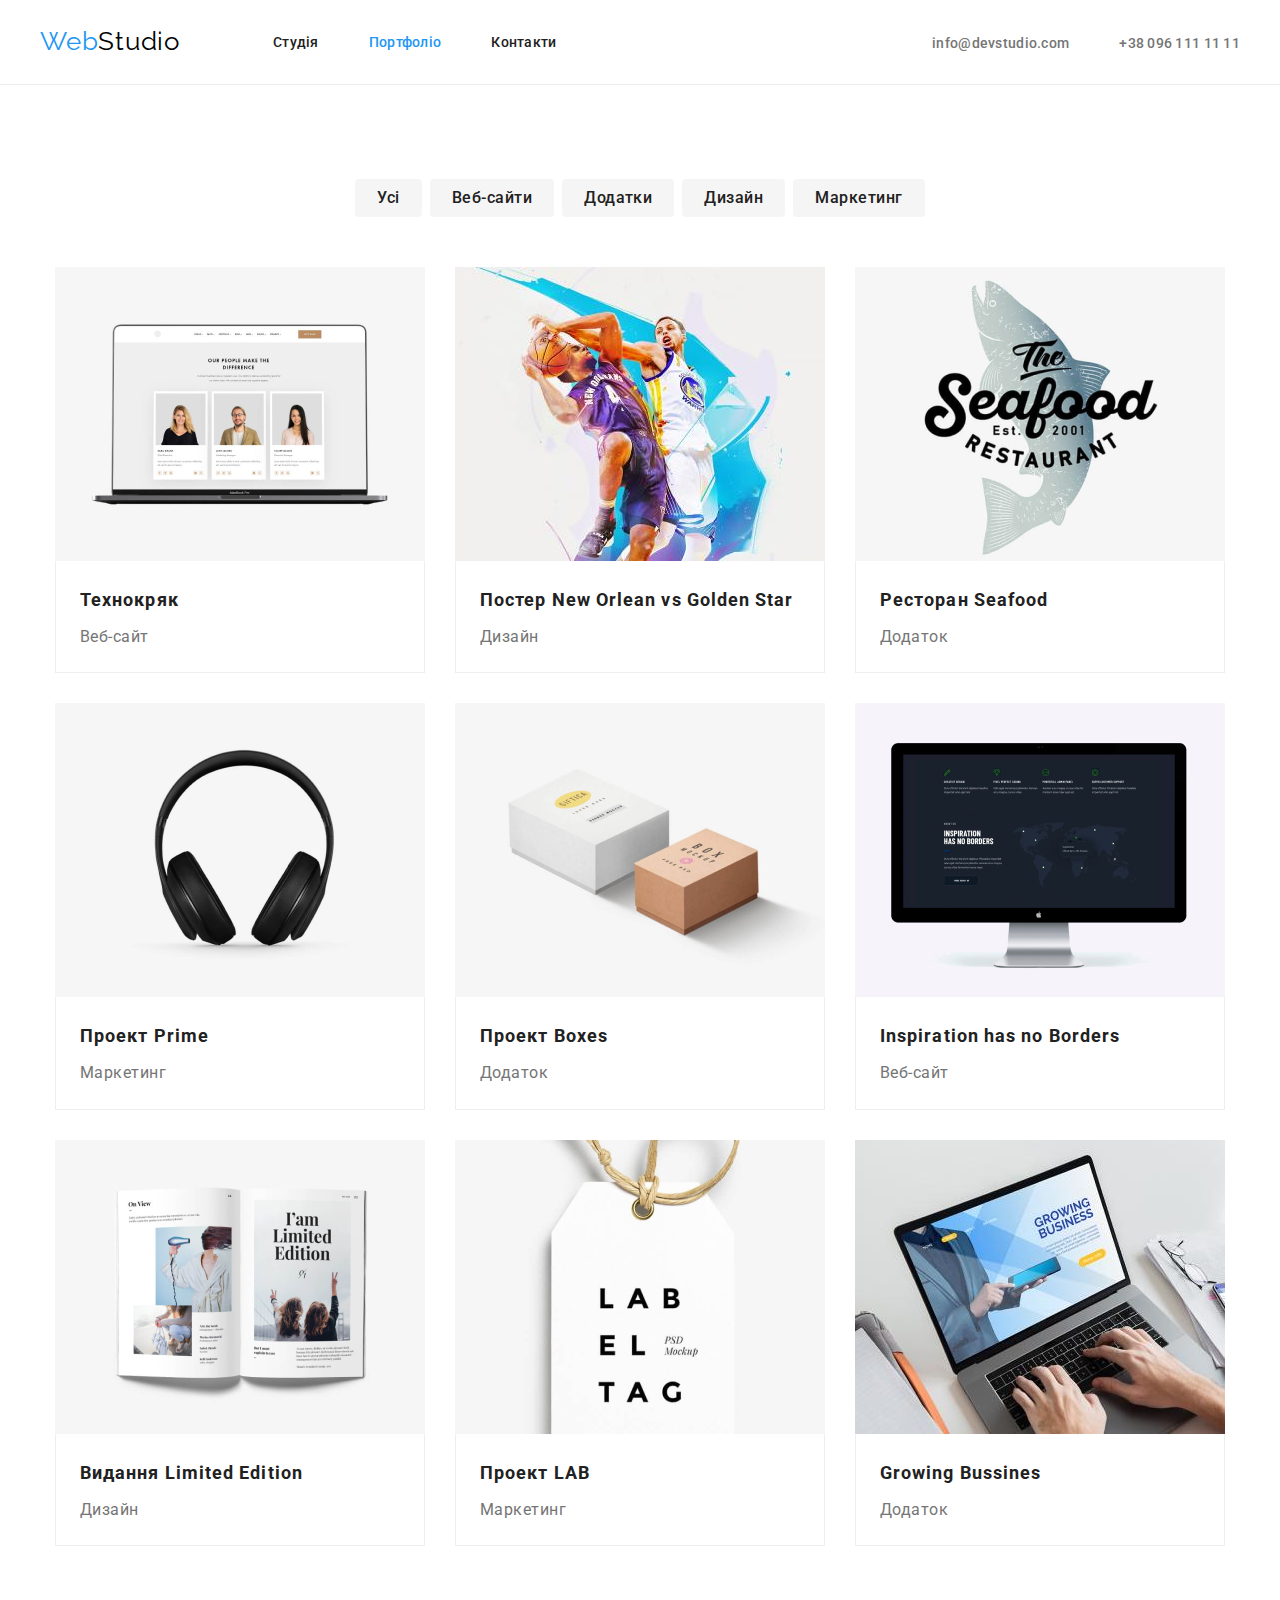
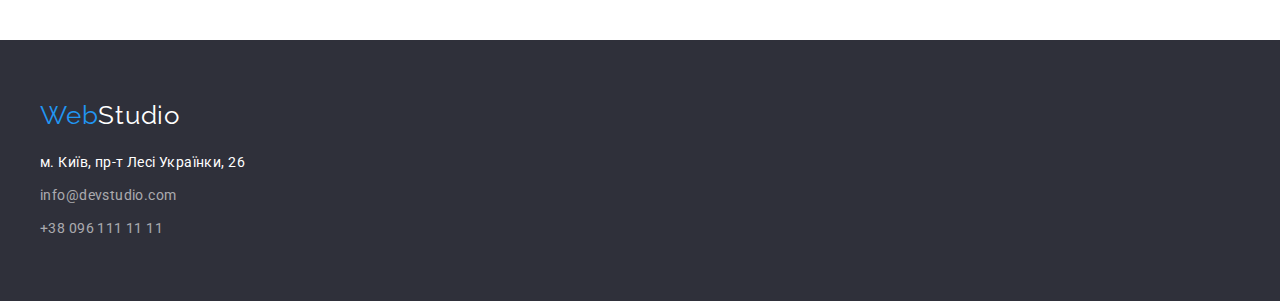
==== commit 181f1c0b: "HW-3_RETAKE-2" ====
--- a/portfolio.html
+++ b/portfolio.html
@@ -17,22 +17,22 @@
 <!-- Верхня лінія -->
 <header class="header">
     <div class=" topline container">
-        <a href="./index.html" class="link"><span class=logo>Web<span class="top-logo">Studio</span></span>
-        </a>
-    <nav>
-        <ul class="navigation list">
-            <li><a href="./index.html" class="nav-link link">Студія</a></li>
-            <li><a href="./portfolio.html" class="nav-link link current">Портфоліо</a></li>
-            <li><a href="#" class="nav-link link">Контакти</a></li>
-        </ul>
-    </nav>
-    <!-- Контакти -->
-    <ul class="list header-contacts">
-        <li><a href="mailto:info@devstudio.com" class="header-mail link">info@devstudio.com</a></li>
-        <li><a href="tel:+380961111111" class="header-phone link">+38 096 111 11 11</a></li>
-    </ul>
-  </div>
-</header>
+			<a class="top-logo-link link" href="./index.html"><span class="logo">Web<span class="top-logo">Studio</span></span>
+			</a>
+			<nav>
+				<ul class="navigation list">
+					<li class="nav-item"><a href="./index.html" class="link">Студія</a></li>
+					<li class="nav-item"><a href="./portfolio.html" class="link current">Портфоліо</a></li>
+					<li class="nav-item"><a href="#" class="link">Контакти</a></li>
+				</ul>
+			</nav>
+			<!-- Контакти -->
+			<ul class="list header-contacts">
+				<li class="head-cont-item"><a href="mailto:info@devstudio.com" class="header-mail link">info@devstudio.com</a></li>
+				<li class="head-cont-item"><a href="tel:+380961111111" class="header-phone link">+38 096 111 11 11</a></li>
+			</ul>
+		  </div>
+		</header>
 		<main>
 			<!-- Портфоліо -->
 			<section class="section">
@@ -51,7 +51,7 @@
                     <ul class="cards-list list">
                         <li class="portfolio-card">
                             <a href="#" class="link">
-                                <img class="portfolio-img" src="./img/projects/pr-1.jpeg" alt="сайт технокряк на екрані макбуку" width="370" height="294">
+                                <img src="./img/projects/pr-1.jpeg" alt="сайт технокряк на екрані макбуку" width="370" height="294">
                                 <div class="portfolio-description">
                                     <h2 class="portfolio-item">Технокряк</h2>
                                     <p class="portfolio-item-type">Веб-сайт</p>
@@ -60,7 +60,7 @@
                         </li>
                         <li>
                             <a href="#" class="link">
-                                <img class="portfolio-img" src="./img/projects/pr-2.jpeg" alt="постер дуель баскетболістів" width="370" height="294">
+                                <img src="./img/projects/pr-2.jpeg" alt="постер дуель баскетболістів" width="370" height="294">
                                 <div class="portfolio-description">
                                 <h2 class="portfolio-item">Постер New Orlean vs Golden Star</h2>
                                 <p class="portfolio-item-type">Дизайн</p>
@@ -69,7 +69,7 @@
                         </li>
                         <li>
                             <a href="#" class="link">
-                                <img class="portfolio-img" src="./img/projects/pr-3.jpeg" alt="логотип ресторану" width="370" height="294">
+                                <img src="./img/projects/pr-3.jpeg" alt="логотип ресторану" width="370" height="294">
                                 <div class="portfolio-description">
                                     <h2 class="portfolio-item">Ресторан Seafood</h2>
                                     <p class="portfolio-item-type">Додаток</p>
@@ -78,7 +78,7 @@
                         </li>
                         <li>
                             <a href="#" class="link">
-                                <img class="portfolio-img" src="./img/projects/pr-4.jpeg" alt="чорні моніторні навушники" width="370" height="294">
+                                <img src="./img/projects/pr-4.jpeg" alt="чорні моніторні навушники" width="370" height="294">
                                 <div class="portfolio-description">
                                     <h2 class="portfolio-item">Проект Prime</h2>
                                     <p class="portfolio-item-type">Маркетинг</p>
@@ -87,7 +87,7 @@
                         </li>
                         <li>
                             <a href="#" class="link">
-                                <img class="portfolio-img" src="./img/projects/pr-5.jpeg" alt="дві картонні коробки" width="370" height="294">
+                                <img src="./img/projects/pr-5.jpeg" alt="дві картонні коробки" width="370" height="294">
                                 <div class="portfolio-description">
                                     <h2 class="portfolio-item">Проект Boxes</h2>
                                     <p class="portfolio-item-type">Додаток</p>
@@ -96,7 +96,7 @@
                         </li>
                         <li>
                             <a href="#" class="link">
-                                <img class="portfolio-img" src="./img/projects/pr-6.jpeg" alt="веб-сайт на екрані аймака" width="370" height="294">
+                                <img src="./img/projects/pr-6.jpeg" alt="веб-сайт на екрані аймака" width="370" height="294">
                                 <div class="portfolio-description">
                                     <h2 class="portfolio-item">Inspiration has no Borders</h2>
                                     <p class="portfolio-item-type">Веб-сайт</p>
@@ -105,7 +105,7 @@
                         </li>
                         <li>
                             <a href="#" class="link">
-                                <img class="portfolio-img" src="./img/projects/pr-7.jpeg" alt="розворот журналу" width="370" height="294">
+                                <img src="./img/projects/pr-7.jpeg" alt="розворот журналу" width="370" height="294">
                                 <div class="portfolio-description">
                                     <h2 class="portfolio-item">Видання Limited Edition</h2>
                                     <p class="portfolio-item-type">Дизайн</p>
@@ -114,7 +114,7 @@
                         </li>
                         <li>
                             <a href="#" class="link">
-                                <img class="portfolio-img" src="./img/projects/pr-8.jpeg" alt="дизайн ярлика з логотипом" width="370" height="294">
+                                <img src="./img/projects/pr-8.jpeg" alt="дизайн ярлика з логотипом" width="370" height="294">
                                 <div class="portfolio-description">
                                     <h2 class="portfolio-item">Проект LAB</h2>
                                     <p class="portfolio-item-type">Маркетинг</p>
@@ -123,7 +123,7 @@
                         </li>
                         <li>
                             <a href="#" class="link">
-                                <img class="portfolio-img" src="./img/projects/pr-9.jpeg" alt="веб-сайт на еркані макбука" width="370" height="294">
+                                <img src="./img/projects/pr-9.jpeg" alt="веб-сайт на еркані макбука" width="370" height="294">
                                 <div class="portfolio-description">
                                     <h2 class="portfolio-item">Growing Bussines</h2>
                                     <p class="portfolio-item-type">Додаток</p>
@@ -138,7 +138,7 @@
 		<!-- Підвал -->
 		<footer class="footer">
 			<div class="container">
-				<a href="./index.html" class="link">
+				<a href="./index.html" class="link bottom-logo-link">
 					<span class="logo">Web<span class="bottom-logo">Studio</span></span>
 				</a>
 				<address>
@@ -157,8 +157,7 @@
 						<li class="footer-contact"><a href="tel:+380961111111" class="footer-link link">+38 096 111 11 11</a></li>
 					</ul>
 				</address>
-			</div>			
+			</div>
 		</footer>
-    </body>
+	</body>
 </html>
-
--- a/styles/styles.css
+++ b/styles/styles.css
@@ -26,6 +26,10 @@
 	color: var(--main-text-color);
 }
 
+img {
+	display: block;
+}
+
 .section {
 	padding-top: 94px;
 	padding-bottom: 94px;
@@ -66,11 +70,6 @@
 	list-style: none;
 }
 
-.portfolio-img,
-.team-img {
-	display: block;
-}
-
 /* лого */
 
 .logo {
@@ -82,18 +81,24 @@
 	color: var(--accent-color);
 }
 
-.top-logo {
+.top-logo-link {
 	display: inline-block;
 	margin-right: 93px;
 	padding-top: 24px;
 	padding-bottom: 25px;
+}
+
+.top-logo {
 	color: var(--secondary-text-color);
 }
 
+.bottom-logo-link {
+	display: inline-block;
+	margin-bottom: 20px;
+}
+
 .bottom-logo {
-	display: inline-block;
 	color: var(--accent-text-color);
-	margin-bottom: 20px;
 }
 
 /* Верхня лінія */
@@ -120,8 +125,11 @@
 	color: var(--header-button-text-color);
 }
 
-.nav-link {
-	margin-right: 50px;
+.nav-item:not(:last-child) {
+	margin-right:50px;
+}
+
+.nav-item {
 	padding: 32px 0;
 }
 
@@ -129,11 +137,17 @@
 	display: flex;
 	align-items: center;
 	margin-left: auto;
-	
-}
+}
+
+.head-cont-item:not(:first-child) {
+	margin-left: 50px;
+}
+.head-cont-item{
+	padding: 32px 0;
+}
+
 .header-phone,
 .header-mail {
-	margin-left: 50px;
 	font-weight: 500;
 	font-size: 14px;
 	line-height: 1.14;
